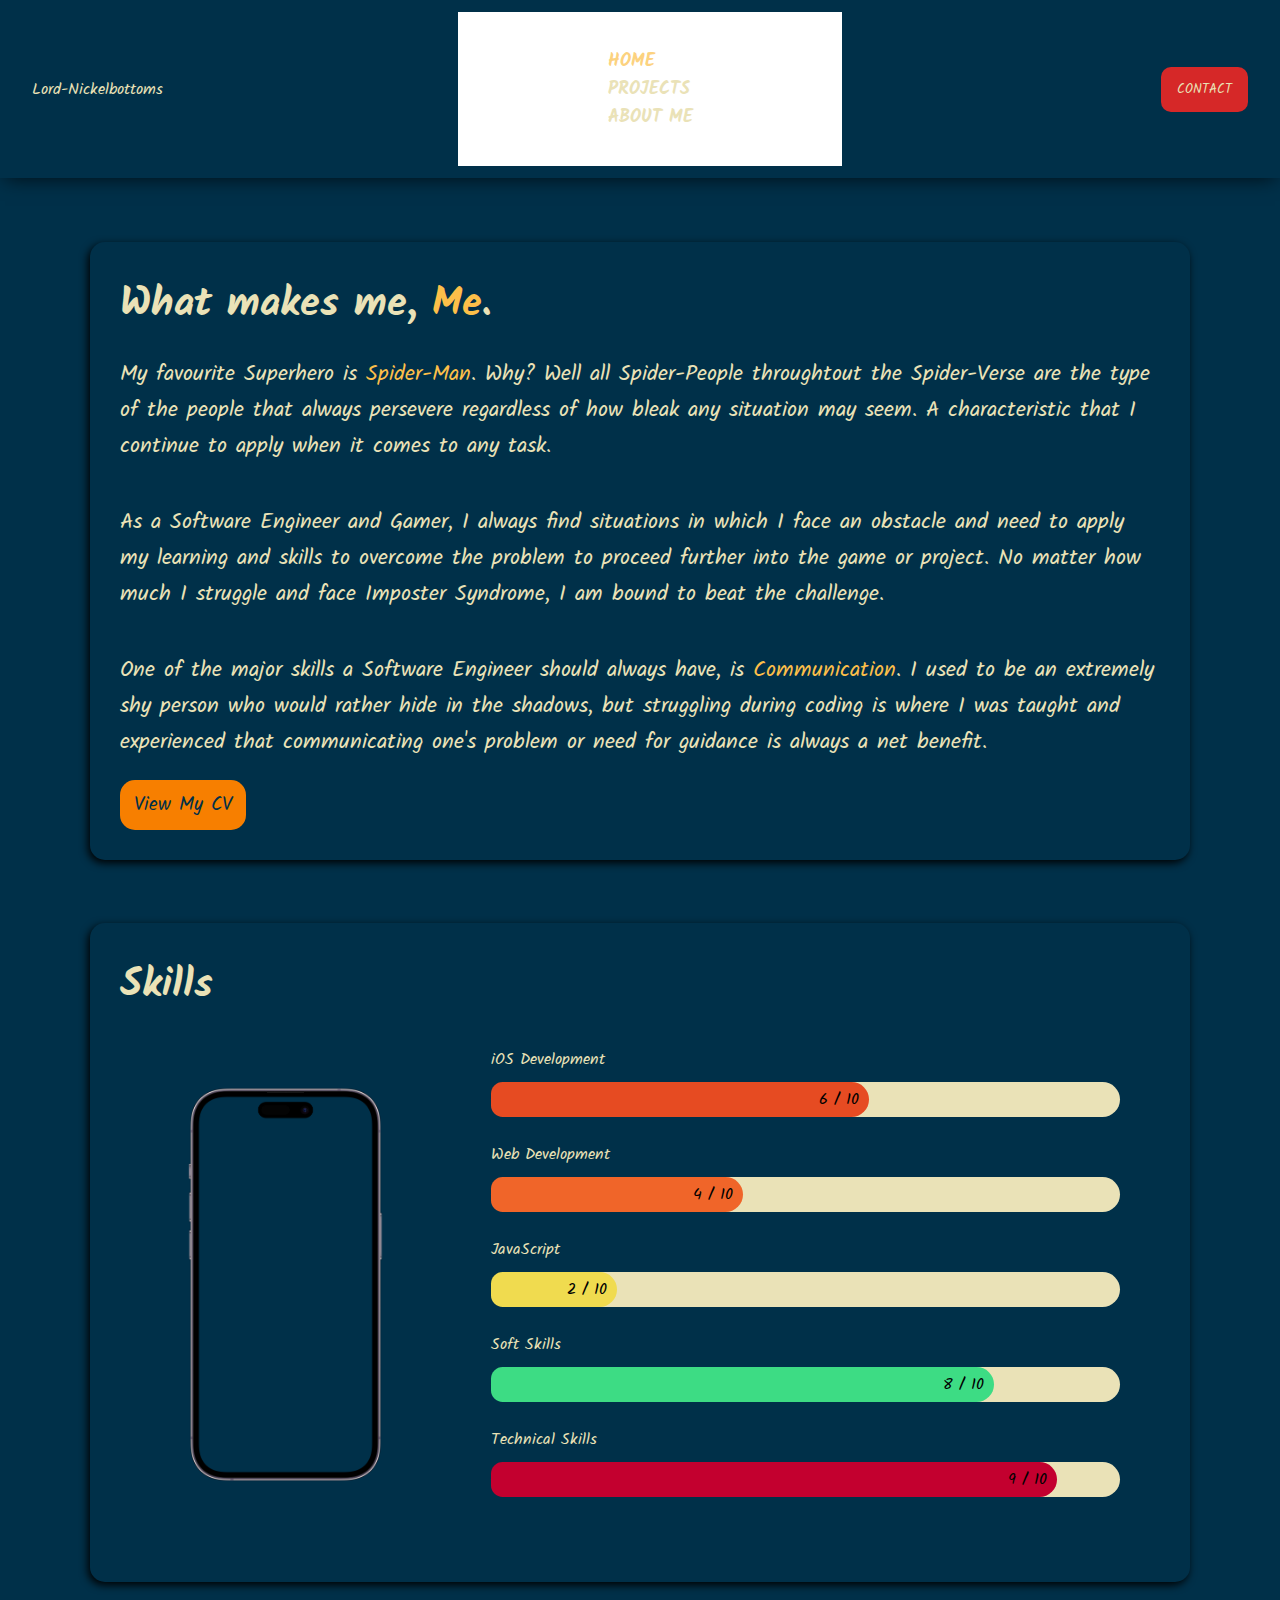
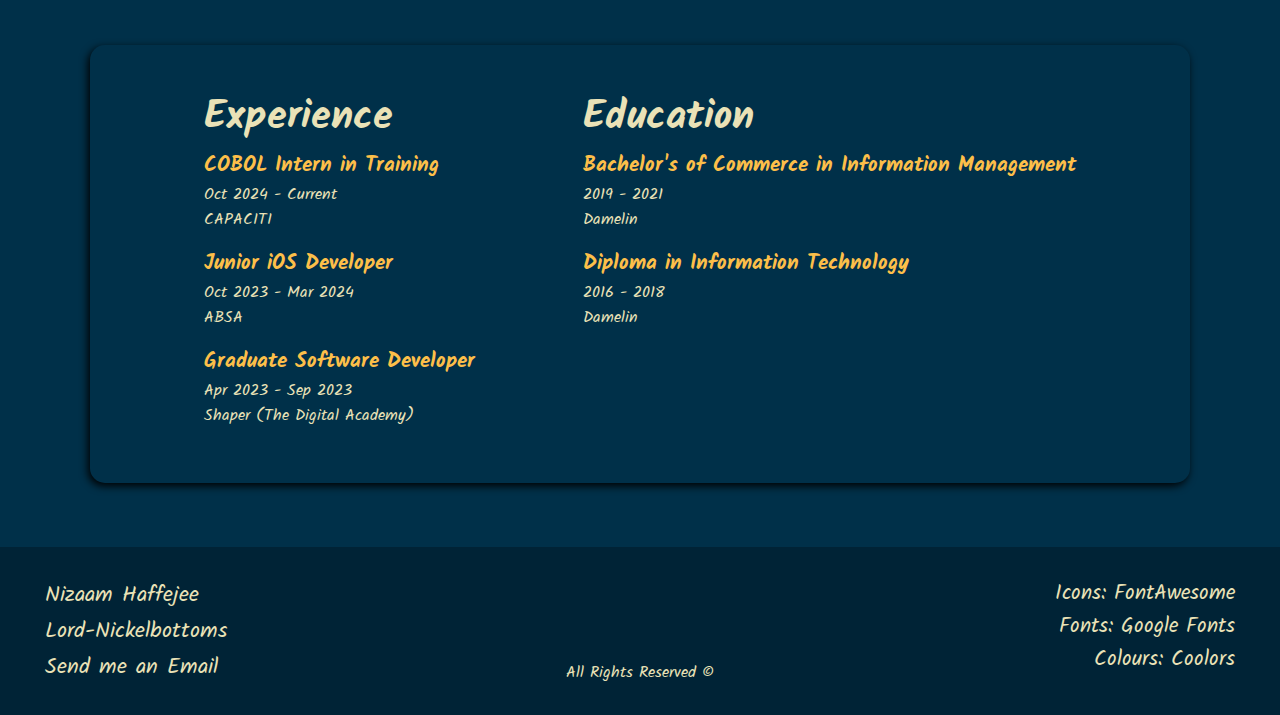
==== about-me.html @ ed1ba4e6 "Changed layout structure for navbar. Fixed styling" ====
<!DOCTYPE html>
<html lang="en">

<head>
    <meta charset="UTF-8">
    <meta name="viewport" content="width=device-width, initial-scale=1.0">
    <title>About Me</title>
    <link rel="stylesheet" href="styles/base.css">
    <link rel="stylesheet" href="styles/colors.css">
    <link rel="stylesheet" href="styles/animations.css">
    <link rel="stylesheet" href="/styles/fonts.css">
    <link rel="stylesheet" href="styles/about-me.css">
    <link rel="stylesheet" href="https://cdnjs.cloudflare.com/ajax/libs/font-awesome/6.6.0/css/all.min.css"
        integrity="sha512-Kc323vGBEqzTmouAECnVceyQqyqdsSiqLQISBL29aUW4U/M7pSPA/gEUZQqv1cwx4OnYxTxve5UMg5GT6L4JJg=="
        crossorigin="anonymous" referrerpolicy="no-referrer" />

    <!-- font -->
    <link rel="preconnect" href="https://fonts.googleapis.com">
    <link rel="preconnect" href="https://fonts.gstatic.com" crossorigin>
    <link href="https://fonts.googleapis.com/css2?family=Kalam:wght@300;400;700&display=swap" rel="stylesheet">
</head>

<body>

    <header>

        <p>Lord-Nickelbottoms</p>

        <nav class="nav-bar">
            <div class="nav-buttons">
                <a class="current-page">HOME</a>
                <a href="projects.html">PROJECTS</a>
                <a href="about-me.html">ABOUT ME</a>
            </div>
        </nav>

        <button type="button" class="contact-button"><a href="#socials-section">CONTACT</a></button>

    </header>

    <main class="ancestral-container">

        <article class="hero-section content-block">

            <div class="about-me-text">

                <h1 class="about-me-heading">What makes me, <span class="keyword">Me</span>.</h1>

                <p class="about-me-description">My favourite Superhero is <span class="keyword">Spider-Man</span>. Why?
                    Well all Spider-People throughtout the Spider-Verse are the type of the people that always persevere
                    regardless of how bleak any situation may seem. A characteristic that I continue to apply when it
                    comes to any task.</p>

                <p class="about-me-description">As a Software Engineer and Gamer, I always find situations in which I
                    face an obstacle and need to apply my learning and skills to overcome the problem to proceed further
                    into the game or project. No matter how much I struggle and face Imposter Syndrome, I am bound to
                    beat the challenge.</p>

                <p class="about-me-description">One of the major skills a Software Engineer should always have, is <span
                        class="keyword">Communication</span>. I used to be an extremely shy person who would rather hide
                    in the shadows, but struggling during coding is where I was taught and experienced that
                    communicating one's problem or need for guidance is always a net benefit.</p>

                <a href="/files/Nizaam's Resume - 2024.pdf" target="_blank" rel="noopener noreferrer"><button
                        class="download-button"><i class="fa-solid fa-eye"></i> View My CV</button></a>

            </div>

        </article>

        <article class="content-block">

            <h1 class="about-me-heading">Skills</h1>

            <div class="skills-section">

                <!-- Section to show image depending on what is hovered on -->
                <div class="skill-showcaser">
                    <img src="/images/iPhone-bezel.png" alt="" id="skill-showcaser-image">
                </div>

                <!-- Skills rating section -->
                <div class="skills-display">

                    <div class="skill-item-container">
                        <p>iOS Development <i class="fa-brands fa-apple"></i> <i
                                class="fa-brands fa-swift swift-logo"></i></p>

                        <div class="progress-bar-container" onmouseover="changeImage('/images/icons/swift.png')">
                            <div class="skills swift">
                                <p class="rating">6 / 10</p>
                            </div>
                        </div>
                    </div>

                    <div class="skill-item-container">
                        <p>Web Development <i class="fa-brands fa-html5 html-logo"></i> <i
                                class="fa-brands fa-css3 css-logo"></i></p>

                        <div class="progress-bar-container" onmouseover="changeImage('/images/icons/html-5.svg')">
                            <div class="skills web-dev">
                                <p class="rating">4 / 10</p>
                            </div>
                        </div>
                    </div>

                    <div class="skill-item-container">
                        <p>JavaScript <i class="fa-brands fa-js js-logo"></i></p>

                        <div class="progress-bar-container" onmouseover="changeImage('/images/icons/js.svg')">
                            <div class="skills javascript">
                                <p class="rating">2 / 10</p>
                            </div>
                        </div>
                    </div>

                    <div class="skill-item-container">
                        <p>Soft Skills <i class="fa-solid fa-sliders android-logo"></i> <i
                                class="fa-solid fa-person-arrow-up-from-line android-logo"></i></p>

                        <div class="progress-bar-container" onmouseover="changeImage('images/icons/people.svg')">
                            <div class="skills soft-skills">
                                <p class="rating">8 / 10</p>
                            </div>
                        </div>
                    </div>

                    <div class="skill-item-container">
                        <p>Technical Skills <i class="fa-solid fa-gamepad angular-logo"></i> <i
                                class="fa-solid fa-wand-magic-sparkles angular-logo"></i></p>

                        <div class="progress-bar-container" onmouseover="changeImage('images/iPhone-bezel.png')">
                            <div class="skills tech-skills">
                                <p class="rating">9 / 10</p>
                            </div>
                        </div>

                    </div>
                </div>
        </article>

        <article class="content-block">

            <div class="dual-about-me-section">

                <div class="list-section">

                    <!-- Experience Section -->
                    <h1 class="about-me-heading">Experience</h1>

                    <div class="list-item">
                        <p class="experience-title">COBOL Intern in Training</p>
                        <p class="experience-timeline">Oct 2024 - Current</p>
                        <p class="experience-company">CAPACITI</p>
                    </div>

                    <div class="list-item">
                        <p class="experience-title">Junior iOS Developer</p>
                        <p class="experience-timeline">Oct 2023 - Mar 2024</p>
                        <p class="experience-company">ABSA</p>
                    </div>

                    <div class="list-item">
                        <p class="experience-title">Graduate Software Developer</p>
                        <p class="experience-timeline">Apr 2023 - Sep 2023</p>
                        <p class="experience-company">Shaper (The Digital Academy)</p>
                    </div>

                </div>

                <div class="list-section">

                    <!-- Education Section -->
                    <h1 class="about-me-heading">Education</h1>

                    <div class="list-item">
                        <p class="experience-title">Bachelor's of Commerce in Information Management</p>
                        <p class="experience-timeline">2019 - 2021</p>
                        <p class="experience-company">Damelin</p>
                    </div>

                    <div class="list-item">
                        <p class="experience-title">Diploma in Information Technology</p>
                        <p class="experience-timeline">2016 - 2018</p>
                        <p class="experience-company">Damelin</p>
                    </div>

                </div>
            </div>
        </article>

    </main>

    <footer class="footer">

        <div class="socials" id="socials-section">
            <a href="https://www.linkedin.com/in/nizaam-haffejee-4299a71ba" class="linkedin"><i
                    class="fa-brands fa-linkedin-in"></i> Nizaam Haffejee</a>

            <a href="https://github.com/Lord-Nickelbottoms/" class="github"><i class="fa-brands fa-github"></i>
                Lord-Nickelbottoms</a>

            <a href="mailto:nizaam.h@icloud.com" class="google-mail"><i class="fa-regular fa-envelope"></i> Send me an
                Email</a>
        </div>

        <div class="reservations">
            <p class="rights">All Rights Reserved &copy;</p>
        </div>

        <div class="attributions">

            <a href="https://fontawesome.com/icons">
                <p><i class="fa-solid fa-font-awesome"></i> Icons: FontAwesome</p>
            </a>

            <a href="https://fonts.google.com/">
                <p><i class="fa-solid fa-superscript"></i> Fonts: Google Fonts</p>
            </a>

            <a href="https://coolors.co/">
                <p><i class="fa-solid fa-palette"></i> Colours: Coolors</p>
            </a>

        </div>
    </footer>

    <script src="scripts/about-me.js"></script>
</body>

</html>
---- styles/base.css ----
@import url("/styles/fonts.css");

*
{
    padding: 0;
    margin: 0;
    font-family: 'Kalam';
    transition: 0.2s;
    box-sizing: border-box;
    scroll-behavior: smooth;
}

body
{
    background-color: var(--prussian-blue);
    color: var(--vanilla);
}

header
{
    position: relative;
    z-index: 1;
    padding: 12px 32px;
    display: flex;
    justify-content: space-between;
    align-items: center;

    box-shadow: 0px 5px 19px -5px rgba(0, 0, 0, 0.75);
    -webkit-box-shadow: 0px 5px 19px -5px rgba(0, 0, 0, 0.75);
    -moz-box-shadow: 0px 5px 19px -5px rgba(0, 0, 0, 0.75);
}

a
{
    color: var(--vanilla);
}

button > a
{
    text-decoration: none;
}

button:hover
{
    cursor: pointer;
}


/* **************************** Classes ************************* */

.keyword
{
    color: var(--xanthous);
}

.current-page
{
    color: var(--xanthous);
    opacity: 0.7;
    text-decoration: none;
    cursor: default;
}

.current-page:hover
{
    text-decoration: none;
}

.nav-bar
{
    display: flex;
    justify-content: space-evenly;
    align-items: center;
}

.nav-buttons
{
    padding: 5px 10px;
    display: flex;
    list-style-type: none;
}

.nav-buttons > a
{
    padding: 0 8px;
    text-decoration: none;
    font-weight: bold;
    cursor: pointer;
    font-size: 1.1rem
}

.nav-buttons > a:hover
{
    text-decoration: underline;
}

.contact-button
{
    margin-left: 24px;
    padding: 12px 16px;
    background-color: var(--fire-engine-red);
    color: var(--vanilla);
    border: none;
    border-radius: 10px;
    text-decoration: none;
}

.contact-button:hover
{
    background-color: var(--fire-engine-red-75);
    color: var(--vanilla);
}

.coding-logo
{
    color: violet;
}

.swift-logo
{
    color: #E64B22;
}

.html-logo
{
    color: #f06529;
}

.css-logo
{
    color: #2965f1;
}

.js-logo
{
    color: #f0db4f;
}

.angular-logo
{
    color: #C3002F;
}

.apple-logo
{
    color: silver;
}

.android-logo
{
    color: #3DDC84;
}

/* ********* Footer ********** */

.footer
{
    position: relative;
    bottom: 0;
    left: 0;
    background-color: var(--prussian-blue-75);
    width: 100%;
    padding: 30px 45px;
    margin-left: auto;
    margin-right: auto;

    display: grid;
    grid-template-columns: repeat(3, 1fr);
}

.socials
{
    grid-area: 1 / 1 / 1 / 2;
    display: flex;
    flex-direction: column;
    font-size: 1.4rem;
    text-decoration: none;
}

.socials > a
{
    text-decoration: none;
}

.socials > a:hover
{
    text-decoration: underline;
}

.reservations
{
    display: flex;
    flex-direction: column;
    align-items: center;
    justify-content: flex-end;
    bottom: 0;
}

.attributions
{
    text-align: end;
    grid-area: 1 / 3 / 1 / 4;
    font-size: 1.3rem;
}

.attributions > a
{
    text-decoration: none;
}

.attributions > a:hover
{
    text-decoration: underline;
}



/* ************************ Media Queries ***************************** */

@media screen and (max-width: 80rem)
{
    .nav-bar
    {
        width: 30vw;
        background-color: white;
        padding: 30px 40px;
    }

    .nav-buttons
    {
        flex-direction: column;
        justify-content: flex-start;
    }
}
---- styles/colors.css ----
:root
{
    --prussian-blue: #003049ff;
    --fire-engine-red: #d62828ff;
    --orange-wheel: #f77f00ff;
    --xanthous: #fcbf49ff;
    --vanilla: #eae2b7ff;

    --prussian-blue-75: rgb(0, 35, 54);
    --fire-engine-red-75: #d62828bf;
}
---- styles/animations.css ----
.hu__hu__ { 
    animation: hu__hu__ infinite 2s ease-in-out 
}

@keyframes hu__hu__ {
    50% { transform: translateY(30px) }
}
---- styles/fonts.css ----
/* ************************** Kalam **************************************** */
@import url('https://fonts.googleapis.com/css2?family=Kalam:wght@300;400;700&display=swap');
---- styles/about-me.css ----
@import url("/styles/fonts.css");
@import url("/styles/colors.css");
@import url("/styles/animations.css");

/* *********** Classes ********** */

.ancestral-container
{
	max-width: 1100px;
	min-width: 85%;
	margin: 5vw auto;
}

.content-block
{
	margin: 7vh 0;
	padding: 30px;
	border-radius: 15px;
	box-shadow: -2px 3px 8px 0px black;
}

.about-me-heading
{
	font-size: max(2.5rem);
	font-weight: 700;
}

.about-me-description
{
	font-size: max(1.4rem);
	padding: 20px 0;
}

.download-button
{
	background-color: var(--orange-wheel);
	color: var(--prussian-blue);
	padding: 10px 14px;
	font-size: 1.2rem;
	border: none;
	border-radius: 15px;
}

.download-button:hover
{
	color: var(--vanilla);
	background-color: var(--prussian-blue);
	border: 1px solid var(--vanilla);
}

.skills-section
{
	display: flex;
	flex-direction: row;
	justify-content: space-evenly;
}

.skill-showcaser
{
	margin: 30px 40px;
	width: 40%;
	display: flex;
	align-items: center;
	justify-content: center;
}

.skill-showcaser > img
{
	max-height: 400px;
}

.skills-display
{
	margin: 30px 40px;
	width: 100%;
}

.skill-item-container
{
	margin-bottom: 25px;
}

.progress-bar-container
{
	width: 100%;
	margin-top: 10px;
	background-color: var(--vanilla);
	border-radius: 20px;
}

.skills
{
	text-align: right;
	padding-top: 5px;
	padding-bottom: 5px;
	color: black;
	border-radius: 20px 30px 30px 20px;
}

.rating
{
	margin-right: 10px;
}

.swift
{
	width: 60%;
	background-color: #E64B22;
}

.web-dev
{
	width: 40%;
	background-color: #f06529;
}

.javascript
{
	width: 20%;
	background-color: #f0db4f;
}

.soft-skills
{
	width: 80%;
	background-color: #3DDC84;
}

.tech-skills
{
	width: 90%;
	background-color: #C3002F;
}

.dual-about-me-section
{
	display: flex;
	flex-direction: row;
	justify-content: space-around;
	padding: 10px 30px;
}

.half-content-block
{
	border-radius: 15px;
	box-shadow: -2px 3px 8px 0px black;
}

.list-item
{
	margin-bottom: 15px;
}

.experience-title
{
	font-size: 1.3rem;
	font-weight: 700;
	color: var(--xanthous);
}
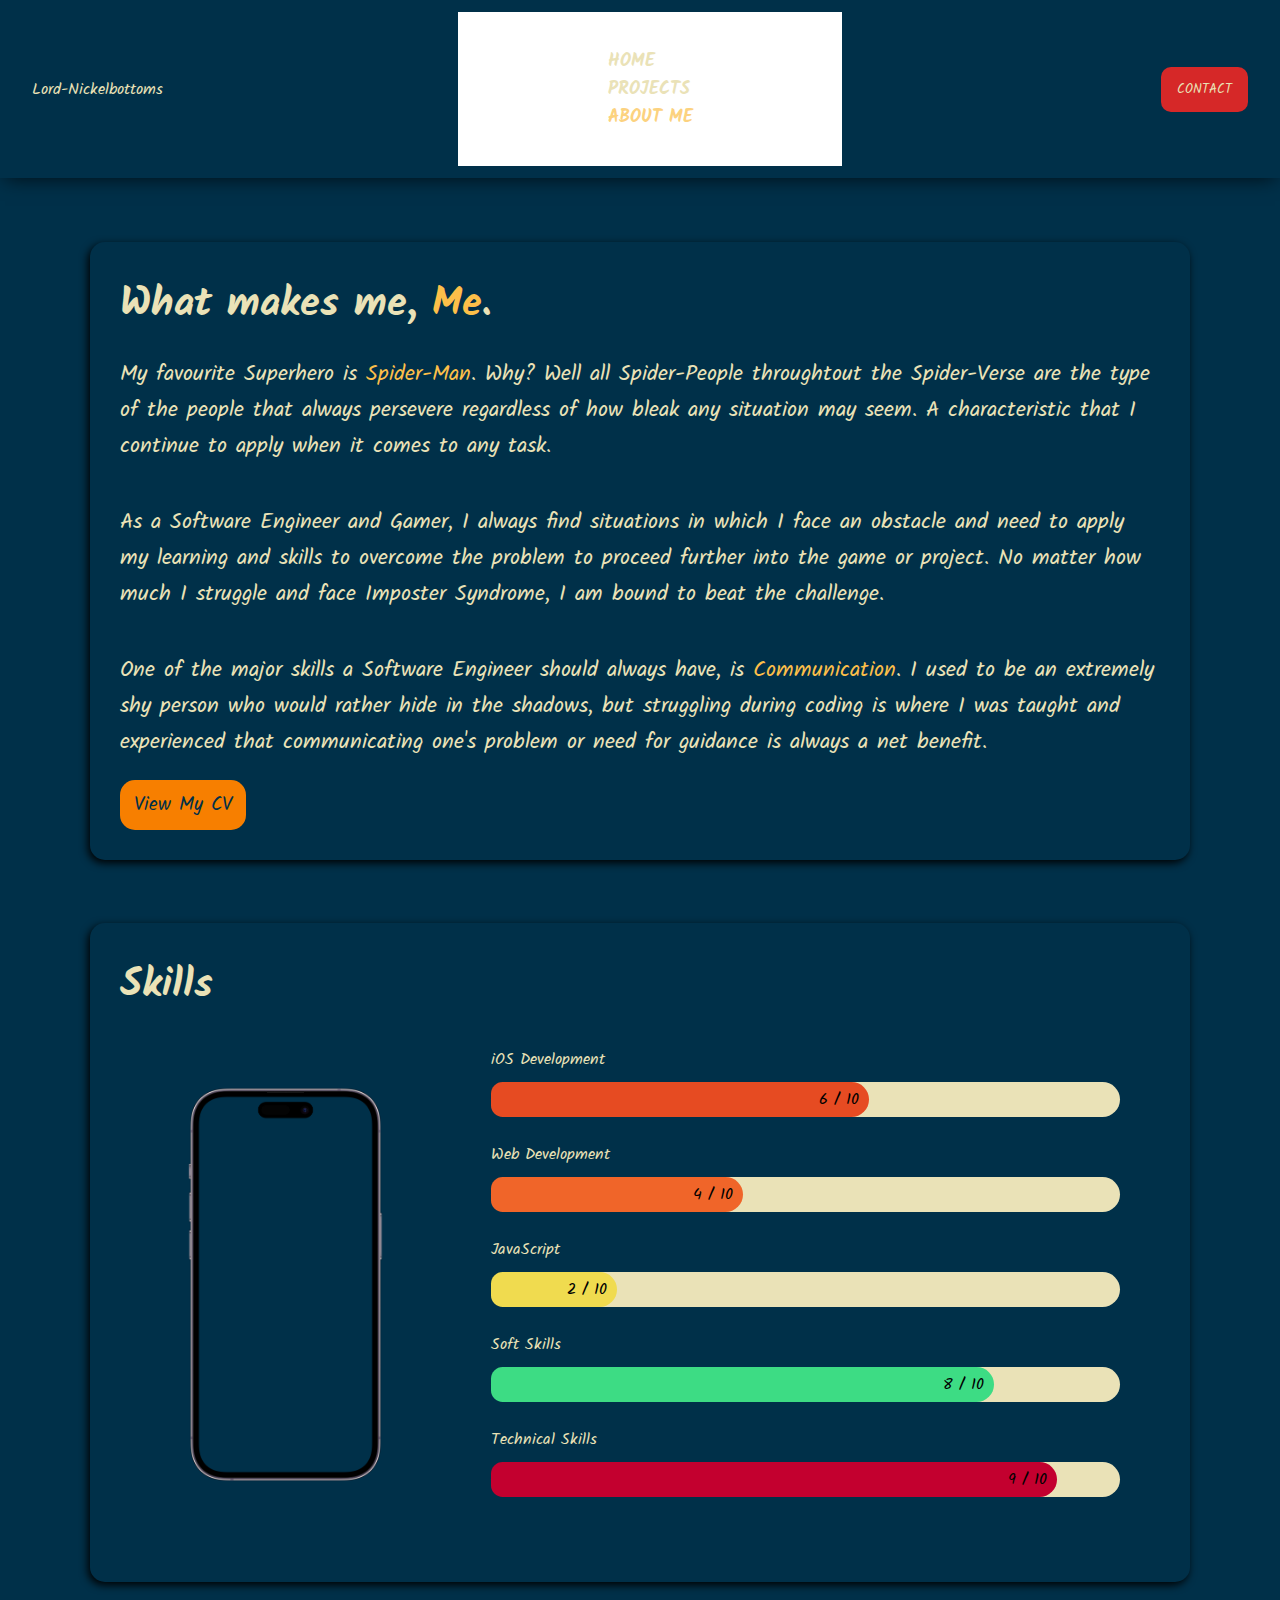
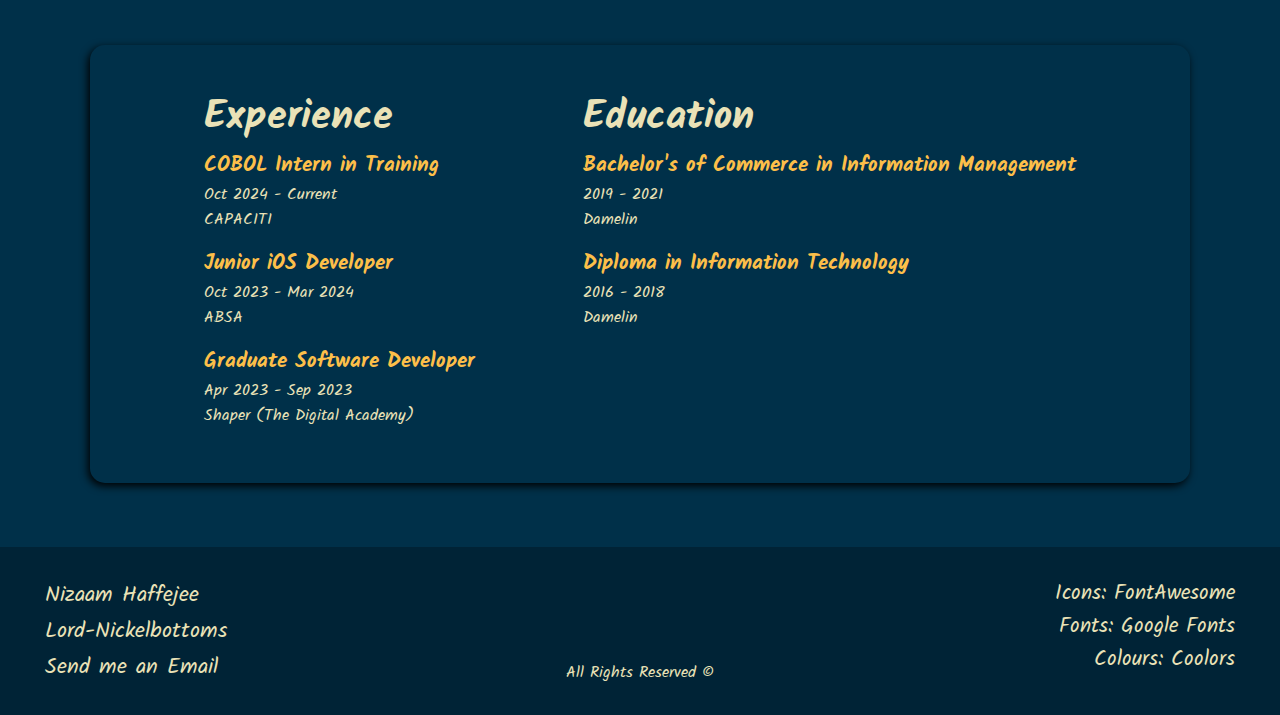
==== commit 978b6f8e: "Changed layout structure for navbar. Fixed styling for the new layout" ====
--- a/about-me.html
+++ b/about-me.html
@@ -28,9 +28,9 @@
 
         <nav class="nav-bar">
             <div class="nav-buttons">
-                <a class="current-page">HOME</a>
+                <a href="index.html">HOME</a>
                 <a href="projects.html">PROJECTS</a>
-                <a href="about-me.html">ABOUT ME</a>
+                <span class="current-page">ABOUT ME</span>
             </div>
         </nav>
 
--- a/styles/base.css
+++ b/styles/base.css
@@ -64,6 +64,7 @@
 .current-page:hover
 {
     text-decoration: none;
+    cursor: default;
 }
 
 .nav-bar
@@ -80,13 +81,14 @@
     list-style-type: none;
 }
 
-.nav-buttons > a
+.nav-buttons > a,
+.nav-buttons > span
 {
     padding: 0 8px;
     text-decoration: none;
     font-weight: bold;
     cursor: pointer;
-    font-size: 1.1rem
+    font-size: 1.1rem;
 }
 
 .nav-buttons > a:hover
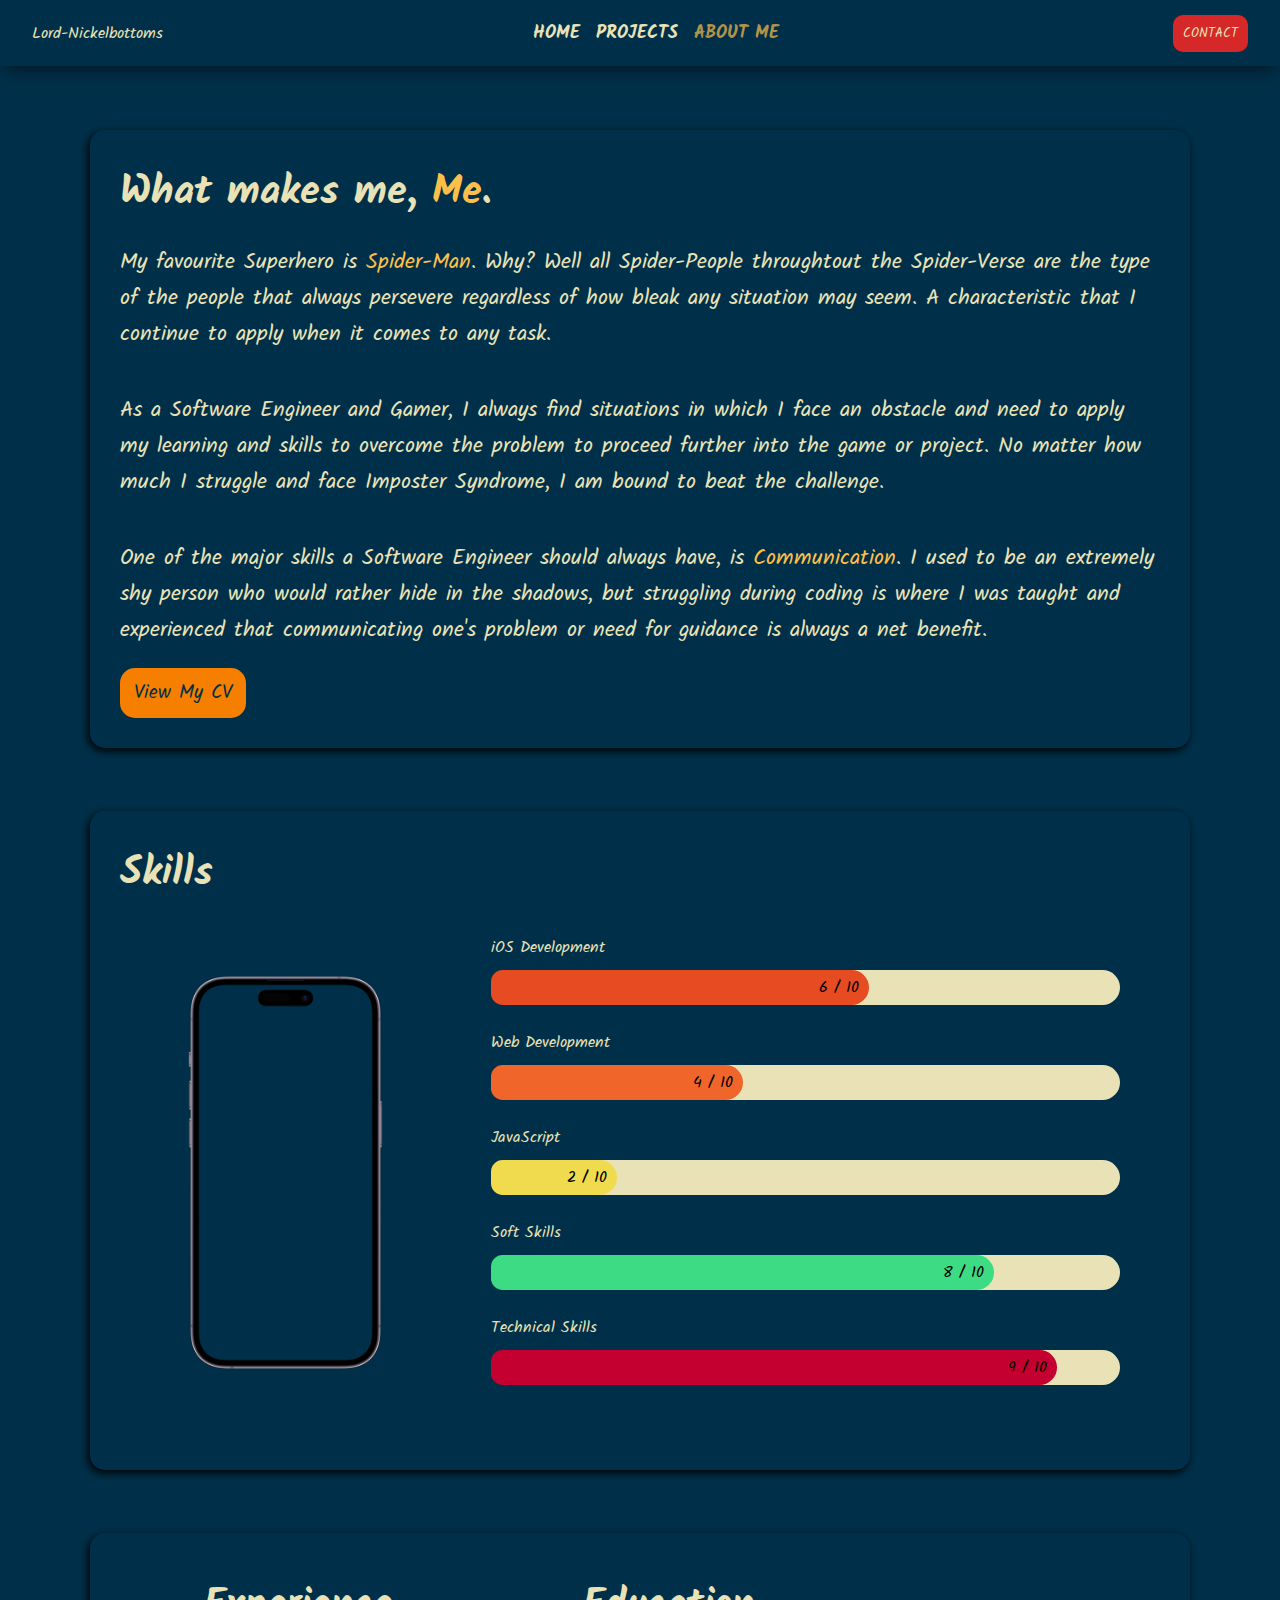
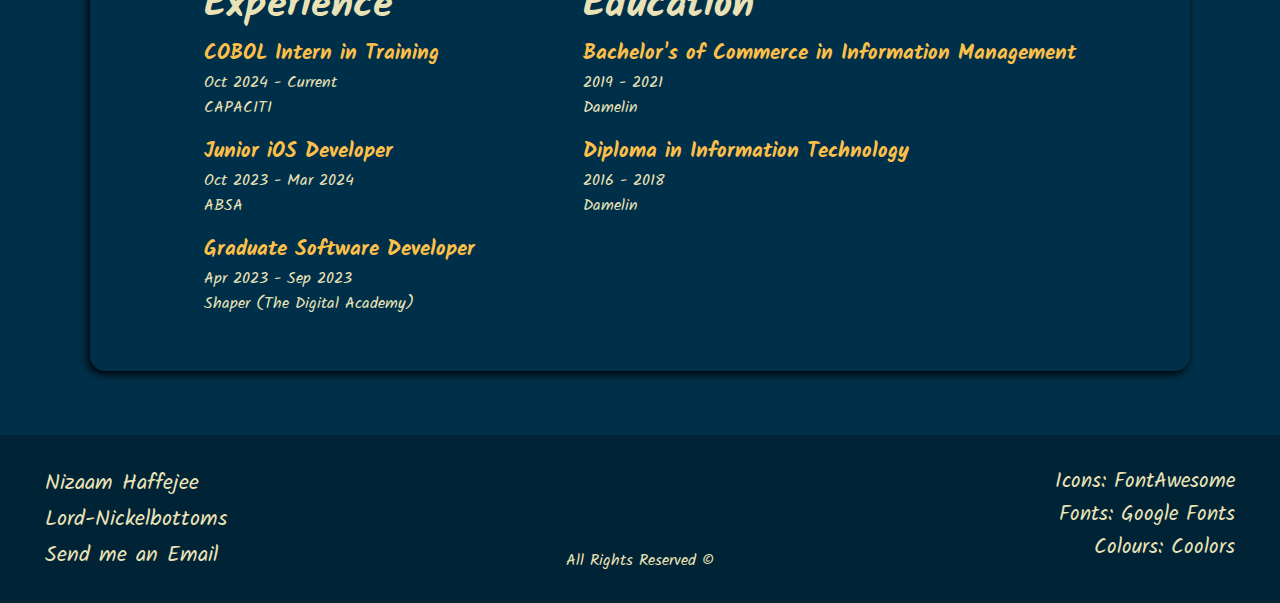
==== commit 0e8d26b6: "Changed layout of navbar for easier media query styling." ====
--- a/about-me.html
+++ b/about-me.html
@@ -22,19 +22,27 @@
 
 <body>
 
-    <header>
-
-        <p>Lord-Nickelbottoms</p>
+    <header class="top-nav">
+
+        <p class="logo">Lord-Nickelbottoms</p>
 
         <nav class="nav-bar">
-            <div class="nav-buttons">
+            <div class="nav-buttons" id="nav-buttons">
+
                 <a href="index.html">HOME</a>
                 <a href="projects.html">PROJECTS</a>
                 <span class="current-page">ABOUT ME</span>
+                <button type="button" class="contact-button" id="mobile-contact-button"><a
+                        href="#socials-section">CONTACT</a></button>
             </div>
         </nav>
 
-        <button type="button" class="contact-button"><a href="#socials-section">CONTACT</a></button>
+        <a href="javascript:void(0);" class="icon" onclick="showHamburgerMenu();">
+            <i class="fa fa-bars"></i>
+        </a>
+
+        <button type="button" class="contact-button" id="computer-contact-button"><a
+                href="#socials-section">CONTACT</a></button>
 
     </header>
 
@@ -226,6 +234,7 @@
     </footer>
 
     <script src="scripts/about-me.js"></script>
+    <script src="scripts/nav-bar.js"></script>
 </body>
 
 </html>--- a/styles/base.css
+++ b/styles/base.css
@@ -1,4 +1,6 @@
-@import url("/styles/fonts.css");
+@import url("fonts.css");
+@import url("colors.css");
+@import url("animations.css");
 
 *
 {
@@ -14,39 +16,55 @@
 {
     background-color: var(--prussian-blue);
     color: var(--vanilla);
-}
-
-header
-{
+    width: 100%;
+}
+
+a
+{
+    color: var(--vanilla);
+}
+
+button > a
+{
+    text-decoration: none;
+}
+
+button:hover
+{
+    cursor: pointer;
+}
+
+
+/* **************************** Classes ************************* */
+
+.top-nav
+{
+    display: flex;
+    justify-content: space-between;
+    align-items: center;
     position: relative;
     z-index: 1;
     padding: 12px 32px;
-    display: flex;
-    justify-content: space-between;
-    align-items: center;
 
     box-shadow: 0px 5px 19px -5px rgba(0, 0, 0, 0.75);
     -webkit-box-shadow: 0px 5px 19px -5px rgba(0, 0, 0, 0.75);
     -moz-box-shadow: 0px 5px 19px -5px rgba(0, 0, 0, 0.75);
 }
 
-a
-{
-    color: var(--vanilla);
-}
-
-button > a
-{
-    text-decoration: none;
-}
-
-button:hover
-{
-    cursor: pointer;
-}
-
-
-/* **************************** Classes ************************* */
+a.icon
+{
+    display: none;
+}
+
+#desktop-logo
+{
+    display: block;
+}
+
+#mobile-logo
+{
+    display: none;
+}
 
 .keyword
 {
@@ -79,12 +97,13 @@
     padding: 5px 10px;
     display: flex;
     list-style-type: none;
+    align-items: center;
 }
 
 .nav-buttons > a,
 .nav-buttons > span
 {
-    padding: 0 8px;
+    padding: 2px 8px;
     text-decoration: none;
     font-weight: bold;
     cursor: pointer;
@@ -99,7 +118,7 @@
 .contact-button
 {
     margin-left: 24px;
-    padding: 12px 16px;
+    padding: 8px 10px;
     background-color: var(--fire-engine-red);
     color: var(--vanilla);
     border: none;
@@ -111,6 +130,16 @@
 {
     background-color: var(--fire-engine-red-75);
     color: var(--vanilla);
+}
+
+#computer-contact-button
+{
+    display: block;
+}
+
+#mobile-contact-button
+{
+    display: none;
 }
 
 .coding-logo
@@ -219,13 +248,42 @@
 
 /* ************************ Media Queries ***************************** */
 
-@media screen and (max-width: 80rem)
-{
+@media screen and (max-width: 550px)
+{
+
+    main
+    {
+        display: flex;
+        flex-direction: column;
+    }
+
+    .top-nav
+    {
+        justify-content: flex-end;
+        overflow: hidden;
+        position: relative;
+        padding: 20px 20px;
+        width: 100%;
+    }
+
+    .top-nav #nav-buttons
+    {
+        display: flex;
+    }
+
+    .top-nav a.icon
+    {
+        display: block;
+        position: absolute;
+        left: auto;
+        top: auto;
+    }
+
     .nav-bar
     {
-        width: 30vw;
-        background-color: white;
-        padding: 30px 40px;
+        flex-grow: 2;
+        width: 100%;
+        /* padding: 30px 40px; */
     }
 
     .nav-buttons
@@ -233,4 +291,19 @@
         flex-direction: column;
         justify-content: flex-start;
     }
+
+    .contact-button
+    {
+        margin-left: 0;
+    }
+
+    #computer-contact-button
+    {
+        display: none;
+    }
+
+    #mobile-contact-button
+    {
+        display: block;
+    }
 }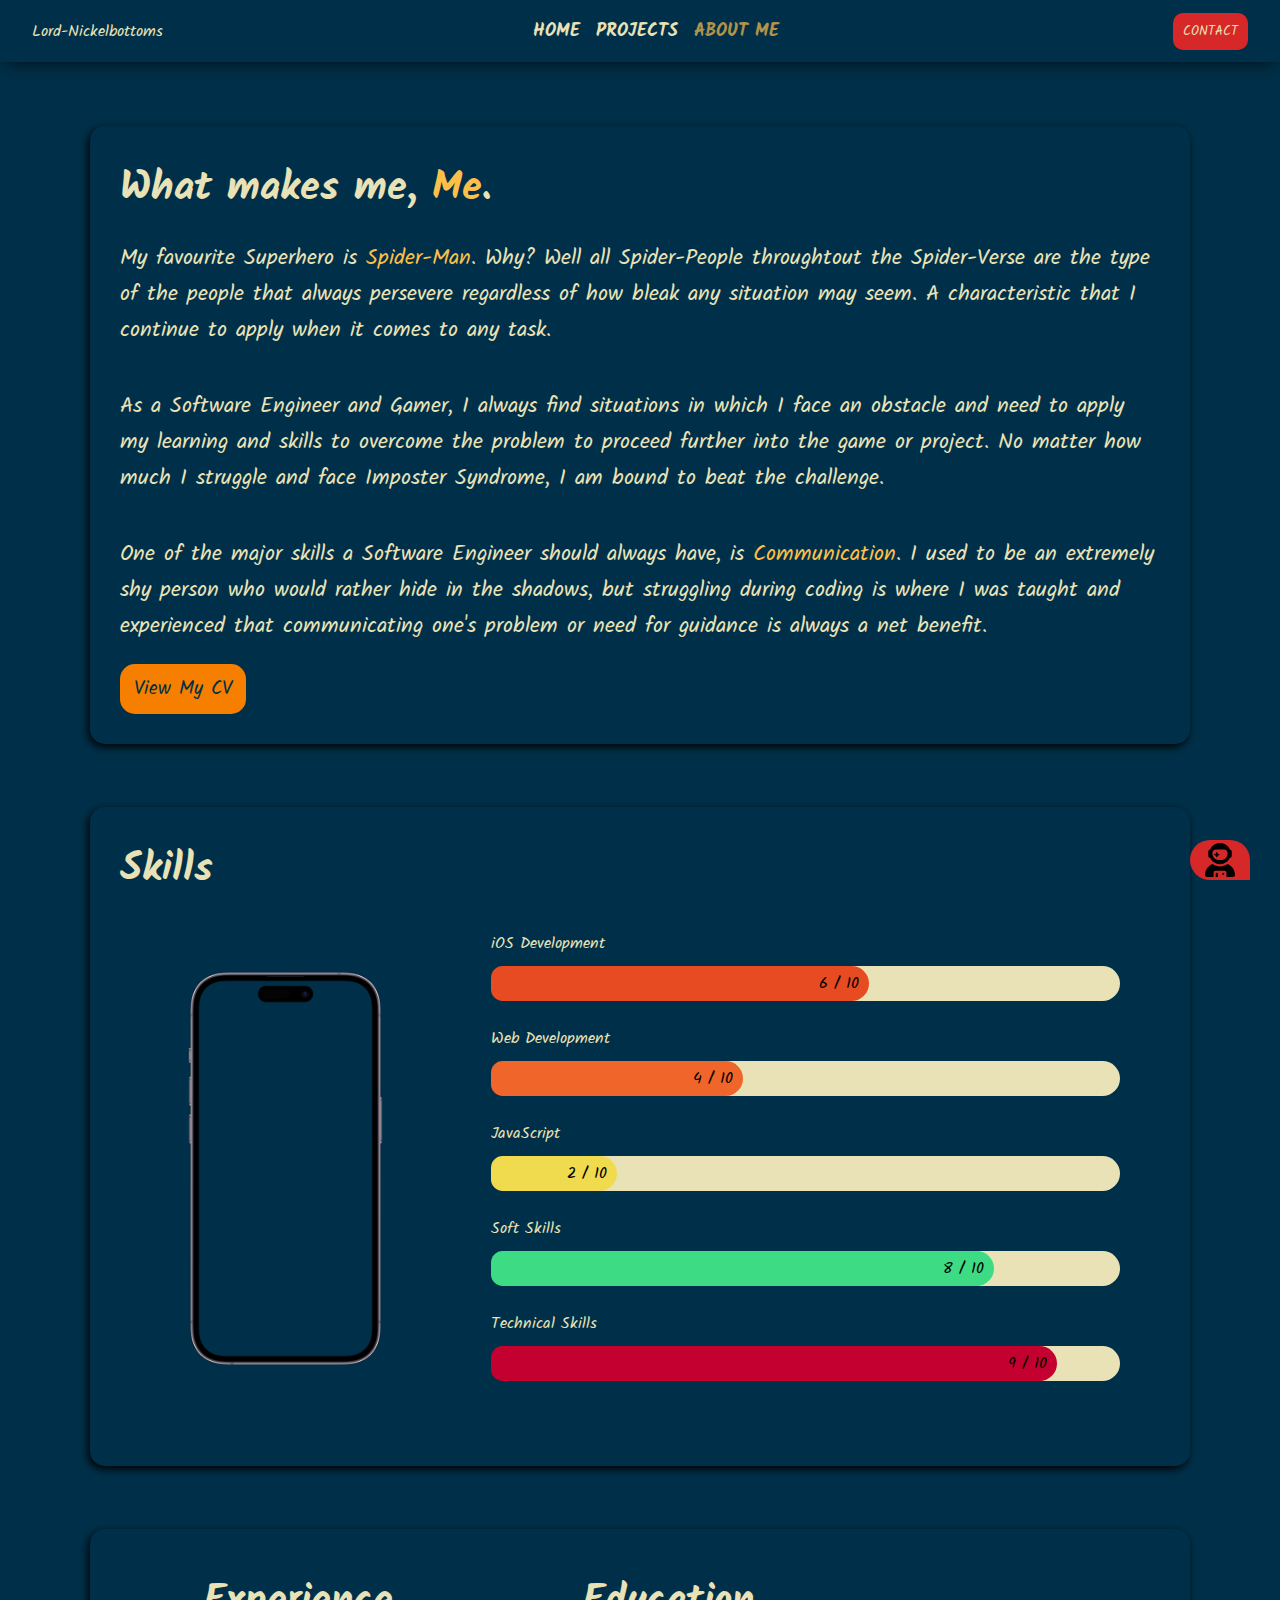
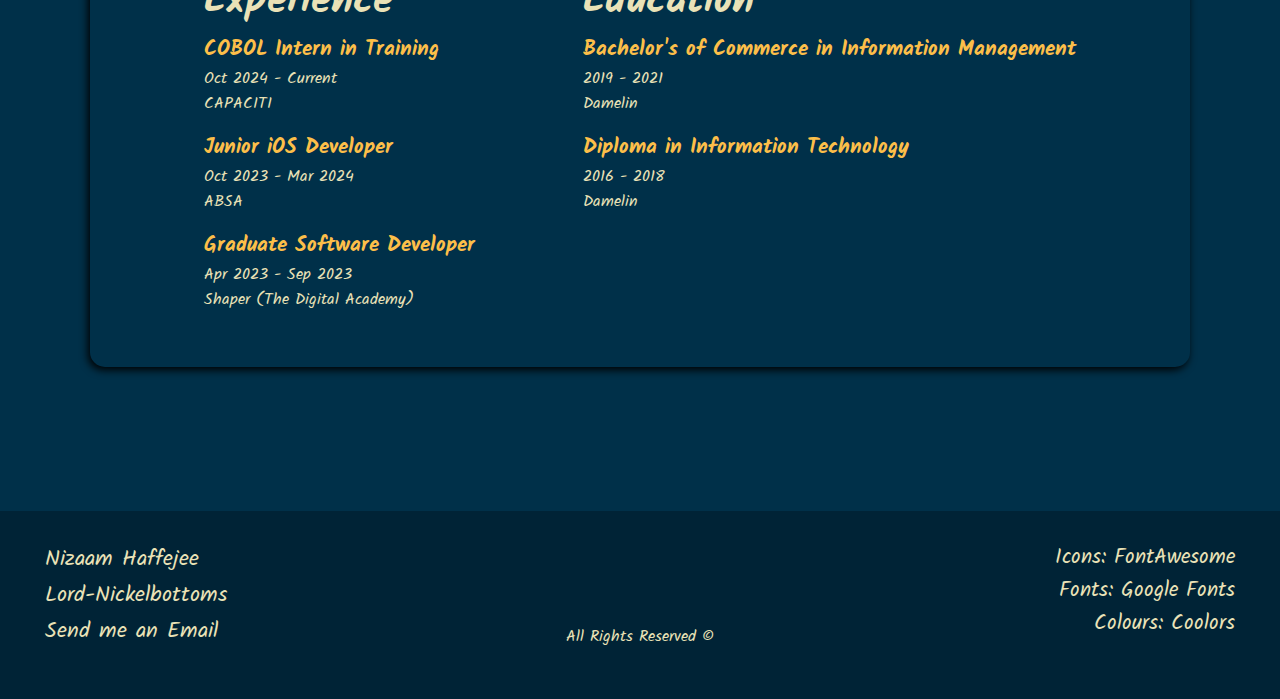
==== commit 497e2ba0: "Integrated chatbot into about-me page" ====
--- a/about-me.html
+++ b/about-me.html
@@ -14,35 +14,27 @@
         integrity="sha512-Kc323vGBEqzTmouAECnVceyQqyqdsSiqLQISBL29aUW4U/M7pSPA/gEUZQqv1cwx4OnYxTxve5UMg5GT6L4JJg=="
         crossorigin="anonymous" referrerpolicy="no-referrer" />
 
-    <!-- font -->
-    <link rel="preconnect" href="https://fonts.googleapis.com">
-    <link rel="preconnect" href="https://fonts.gstatic.com" crossorigin>
-    <link href="https://fonts.googleapis.com/css2?family=Kalam:wght@300;400;700&display=swap" rel="stylesheet">
+        <!-- font -->
+        <link rel="preconnect" href="https://fonts.googleapis.com">
+        <link rel="preconnect" href="https://fonts.gstatic.com" crossorigin>
+        <link href="https://fonts.googleapis.com/css2?family=Kalam:wght@300;400;700&display=swap" rel="stylesheet">
 </head>
 
 <body>
 
-    <header class="top-nav">
-
-        <p class="logo">Lord-Nickelbottoms</p>
+    <header>
+
+        <p>Lord-Nickelbottoms</p>
 
         <nav class="nav-bar">
-            <div class="nav-buttons" id="nav-buttons">
-
-                <a href="index.html">HOME</a>
-                <a href="projects.html">PROJECTS</a>
-                <span class="current-page">ABOUT ME</span>
-                <button type="button" class="contact-button" id="mobile-contact-button"><a
-                        href="#socials-section">CONTACT</a></button>
-            </div>
+            <ul class="nav-buttons">
+                <li><a href="index.html">HOME</a></li>
+                <li><a href="projects.html">PROJECTS</a></li>
+                <li><a class="current-page">ABOUT ME</a></li>
+            </ul>
         </nav>
 
-        <a href="javascript:void(0);" class="icon" onclick="showHamburgerMenu();">
-            <i class="fa fa-bars"></i>
-        </a>
-
-        <button type="button" class="contact-button" id="computer-contact-button"><a
-                href="#socials-section">CONTACT</a></button>
+        <button type="button" class="contact-button"><a href="#socials-section">CONTACT</a></button>
 
     </header>
 
@@ -199,17 +191,52 @@
 
     </main>
 
+    
+<!-- Chatbot -->
+
+    <!-- Container will display the button to display chatbot window-->
+    <div class="chatbot-main-container">
+
+        <div class="chatbot-icon" id="chatbot-icon" onclick="openChat()"></div>
+  
+        <!-- Container to be hidden or displayed -->
+        <div class="chat-flex-container" id="chat-flex-container">
+  
+          <div class="container">
+  
+            <!-- TODO: To be removed. Content will be dynamically added via JavaScript -->
+            <div class="chatbot-container" id="chatbot-container">
+              <!-- <div class="user-message">
+                <div class="message-content user-message-content">
+                  <p class="chatbot-text">Welcome, I am a chatbot here to help you :)</p>
+                </div>
+              </div>
+              
+              <div class="user-message">
+                <div class="message-content user-message-content">
+                  <p>Hello</p>
+                </div>
+              </div> -->
+            </div>
+            
+          </div>
+  
+          <div class="chatbot-action-section">
+            <button type="button" onclick="restartChat()" class="restart-button">Restart interaction</button>
+          </div>
+        </div>
+  
+      </div>
+
     <footer class="footer">
 
         <div class="socials" id="socials-section">
             <a href="https://www.linkedin.com/in/nizaam-haffejee-4299a71ba" class="linkedin"><i
                     class="fa-brands fa-linkedin-in"></i> Nizaam Haffejee</a>
 
-            <a href="https://github.com/Lord-Nickelbottoms/" class="github"><i class="fa-brands fa-github"></i>
-                Lord-Nickelbottoms</a>
-
-            <a href="mailto:nizaam.h@icloud.com" class="google-mail"><i class="fa-regular fa-envelope"></i> Send me an
-                Email</a>
+            <a href="https://github.com/Lord-Nickelbottoms/" class="github"><i class="fa-brands fa-github"></i> Lord-Nickelbottoms</a>
+
+            <a href="mailto:nizaam.h@icloud.com" class="google-mail"><i class="fa-regular fa-envelope"></i> Send me an Email</a>
         </div>
 
         <div class="reservations">
@@ -234,7 +261,7 @@
     </footer>
 
     <script src="scripts/about-me.js"></script>
-    <script src="scripts/nav-bar.js"></script>
+    <script src="scripts/chatbot.js"></script>
 </body>
 
 </html>--- a/styles/base.css
+++ b/styles/base.css
@@ -1,6 +1,4 @@
-@import url("fonts.css");
-@import url("colors.css");
-@import url("animations.css");
+@import url("/styles/fonts.css");
 
 *
 {
@@ -16,55 +14,52 @@
 {
     background-color: var(--prussian-blue);
     color: var(--vanilla);
-    width: 100%;
-}
-
-a
-{
-    color: var(--vanilla);
-}
-
-button > a
-{
-    text-decoration: none;
-}
-
-button:hover
-{
-    cursor: pointer;
-}
-
-
-/* **************************** Classes ************************* */
-
-.top-nav
-{
-    display: flex;
-    justify-content: space-between;
-    align-items: center;
+}
+
+header
+{
     position: relative;
     z-index: 1;
     padding: 12px 32px;
+    display: flex;
+    justify-content: space-between;
+    align-items: center;
 
     box-shadow: 0px 5px 19px -5px rgba(0, 0, 0, 0.75);
     -webkit-box-shadow: 0px 5px 19px -5px rgba(0, 0, 0, 0.75);
     -moz-box-shadow: 0px 5px 19px -5px rgba(0, 0, 0, 0.75);
 }
 
-a.icon
-{
-    display: none;
-}
-
-#desktop-logo
-{
-    display: block;
-}
-
-#mobile-logo
-{
-    display: none;
-}
+a
+{
+    color: var(--vanilla);
+}
+
+li > a
+{
+    text-decoration: none;
+    font-weight: bold;
+    cursor: pointer;
+    font-size: 1.1rem
+}
+
+li > a:hover
+{
+    text-decoration: underline;
+}
+
+button > a
+{
+    text-decoration: none;
+}
+
+button:hover
+{
+    cursor: pointer;
+}
+
+
+/* **************************** Classes ************************* */
 
 .keyword
 {
@@ -82,7 +77,6 @@
 .current-page:hover
 {
     text-decoration: none;
-    cursor: default;
 }
 
 .nav-bar
@@ -97,28 +91,17 @@
     padding: 5px 10px;
     display: flex;
     list-style-type: none;
-    align-items: center;
-}
-
-.nav-buttons > a,
-.nav-buttons > span
-{
-    padding: 2px 8px;
-    text-decoration: none;
-    font-weight: bold;
-    cursor: pointer;
-    font-size: 1.1rem;
-}
-
-.nav-buttons > a:hover
-{
-    text-decoration: underline;
+}
+
+.nav-buttons > li
+{
+    padding: 0 8px;
 }
 
 .contact-button
 {
     margin-left: 24px;
-    padding: 8px 10px;
+    padding: 12px 16px;
     background-color: var(--fire-engine-red);
     color: var(--vanilla);
     border: none;
@@ -130,16 +113,6 @@
 {
     background-color: var(--fire-engine-red-75);
     color: var(--vanilla);
-}
-
-#computer-contact-button
-{
-    display: block;
-}
-
-#mobile-contact-button
-{
-    display: none;
 }
 
 .coding-logo
@@ -191,7 +164,7 @@
     left: 0;
     background-color: var(--prussian-blue-75);
     width: 100%;
-    padding: 30px 45px;
+    padding: 30px 45px 50px 45px;
     margin-left: auto;
     margin-right: auto;
 
@@ -251,6 +224,7 @@
 @media screen and (max-width: 550px)
 {
 
+    /*  */
     main
     {
         display: flex;
@@ -277,6 +251,7 @@
         position: absolute;
         left: auto;
         top: auto;
+        font-size: 1.4rem;
     }
 
     .nav-bar
@@ -306,4 +281,348 @@
     {
         display: block;
     }
-}+
+    .footer
+    {
+        position: relative;
+        bottom: 0;
+        left: 0;
+        background-color: var(--prussian-blue-75);
+        width: 100%;
+        padding: 10px 15px;
+        margin-left: auto;
+        margin-right: auto;
+
+        /* display: grid;
+        grid-template-columns: repeat(3, 1fr); */
+    }
+
+    .socials
+    {
+        grid-area: 1 / 1 / 1 / 2;
+        display: flex;
+        flex-direction: column;
+        font-size: 0.8rem;
+        text-decoration: none;
+    }
+
+    .socials > a
+    {
+        text-decoration: none;
+    }
+
+    .socials > a:hover
+    {
+        text-decoration: underline;
+    }
+
+    .reservations
+    {
+        display: flex;
+        flex-direction: column;
+        align-items: center;
+        justify-content: flex-end;
+        bottom: 0;
+        font-size: 0.3rem;
+    }
+
+    .attributions
+    {
+        text-align: end;
+        grid-area: 1 / 3 / 1 / 4;
+        font-size: 0.6rem;
+    }
+
+    .attributions > a
+    {
+        text-decoration: none;
+    }
+
+    .attributions > a:hover
+    {
+        text-decoration: underline;
+    }
+}
+
+@media screen and (min-width: 551px)
+{
+
+    .top-nav
+    {
+        display: flex;
+        justify-content: space-between;
+        align-items: center;
+        position: relative;
+        z-index: 1;
+        padding: 12px 32px;
+
+        box-shadow: 0px 5px 19px -5px rgba(0, 0, 0, 0.75);
+        -webkit-box-shadow: 0px 5px 19px -5px rgba(0, 0, 0, 0.75);
+        -moz-box-shadow: 0px 5px 19px -5px rgba(0, 0, 0, 0.75);
+    }
+
+    a.icon
+    {
+        display: none;
+    }
+
+    #desktop-logo
+    {
+        display: block;
+    }
+
+    #mobile-logo
+    {
+        display: none;
+    }
+
+    .keyword
+    {
+        color: var(--xanthous);
+    }
+
+    .current-page
+    {
+        color: var(--xanthous);
+        opacity: 0.7;
+        text-decoration: none;
+        cursor: default;
+    }
+
+    .current-page:hover
+    {
+        text-decoration: none;
+        cursor: default;
+    }
+
+    .nav-bar
+    {
+        display: flex;
+        justify-content: space-evenly;
+        align-items: center;
+    }
+
+    .nav-buttons
+    {
+        padding: 5px 10px;
+        display: flex;
+        list-style-type: none;
+        align-items: center;
+    }
+
+    .nav-buttons > a,
+    .nav-buttons > span
+    {
+        padding: 2px 8px;
+        text-decoration: none;
+        font-weight: bold;
+        cursor: pointer;
+        font-size: 1.1rem;
+    }
+
+    .nav-buttons > a:hover
+    {
+        text-decoration: underline;
+    }
+
+    .contact-button
+    {
+        margin-left: 24px;
+        padding: 8px 10px;
+        background-color: var(--fire-engine-red);
+        color: var(--vanilla);
+        border: none;
+        border-radius: 10px;
+        text-decoration: none;
+    }
+
+    .contact-button:hover
+    {
+        background-color: var(--fire-engine-red-75);
+        color: var(--vanilla);
+    }
+
+    #computer-contact-button
+    {
+        display: block;
+    }
+
+    #mobile-contact-button
+    {
+        display: none;
+    }
+}
+
+
+
+/* |||||||||||||||||||||||||||||||||||    Chatbot    ||||||||||||||||||||||||||||||||||||||||||||||||||||||||||| */
+
+.chatbot-main-container {
+    max-width: calc(40vw);
+    position: sticky;
+    z-index: 5;
+    margin-left: auto;
+    bottom: 0;
+    padding: 20px 30px;
+    display: flex;
+    flex-direction: row-reverse;
+    justify-content: flex-start;
+    align-items: flex-end;
+    overflow-x: hidden;
+  }
+  
+  .chatbot-icon {
+    background-image: url('data:image/svg+xml,<svg xmlns="http://www.w3.org/2000/svg" viewBox="0 0 448 512"><!--!Font Awesome Free 6.6.0 by @fontawesome - https://fontawesome.com License - https://fontawesome.com/license/free Copyright 2024 Fonticons, Inc.--><path d="M370.7 96.1C346.1 39.5 289.7 0 224 0S101.9 39.5 77.3 96.1C60.9 97.5 48 111.2 48 128l0 64c0 16.8 12.9 30.5 29.3 31.9C101.9 280.5 158.3 320 224 320s122.1-39.5 146.7-96.1c16.4-1.4 29.3-15.1 29.3-31.9l0-64c0-16.8-12.9-30.5-29.3-31.9zM336 144l0 16c0 53-43 96-96 96l-32 0c-53 0-96-43-96-96l0-16c0-26.5 21.5-48 48-48l128 0c26.5 0 48 21.5 48 48zM189.3 162.7l-6-21.2c-.9-3.3-3.9-5.5-7.3-5.5s-6.4 2.2-7.3 5.5l-6 21.2-21.2 6c-3.3 .9-5.5 3.9-5.5 7.3s2.2 6.4 5.5 7.3l21.2 6 6 21.2c.9 3.3 3.9 5.5 7.3 5.5s6.4-2.2 7.3-5.5l6-21.2 21.2-6c3.3-.9 5.5-3.9 5.5-7.3s-2.2-6.4-5.5-7.3l-21.2-6zM112.7 316.5C46.7 342.6 0 407 0 482.3C0 498.7 13.3 512 29.7 512l98.3 0 0-64c0-17.7 14.3-32 32-32l128 0c17.7 0 32 14.3 32 32l0 64 98.3 0c16.4 0 29.7-13.3 29.7-29.7c0-75.3-46.7-139.7-112.7-165.8C303.9 338.8 265.5 352 224 352s-79.9-13.2-111.3-35.5zM176 448c-8.8 0-16 7.2-16 16l0 48 32 0 0-48c0-8.8-7.2-16-16-16zm96 32a16 16 0 1 0 0-32 16 16 0 1 0 0 32z"/></svg>');
+    background-repeat: no-repeat;
+    background-size: 30px;
+    background-position: center;
+    width: 60px;
+    height: 40px;
+    padding: 10px 5px;
+    margin-left: 10px;
+    border-radius: 50px 50px 0 / 50px;
+    background-color: var(--fire-engine-red); 
+    color: var(--vanilla);
+    cursor: pointer;
+  }
+
+  /* .chatbot-icon-x {
+    background-image: url('data:image/svg+xml,<svg xmlns="http://www.w3.org/2000/svg" viewBox="0 0 384 512"><!--!Font Awesome Free 6.6.0 by @fontawesome - https://fontawesome.com License - https://fontawesome.com/license/free Copyright 2024 Fonticons, Inc.--><path d="M376.6 84.5c11.3-13.6 9.5-33.8-4.1-45.1s-33.8-9.5-45.1 4.1L192 206 56.6 43.5C45.3 29.9 25.1 28.1 11.5 39.4S-3.9 70.9 7.4 84.5L150.3 256 7.4 427.5c-11.3 13.6-9.5 33.8 4.1 45.1s33.8 9.5 45.1-4.1L192 306 327.4 468.5c11.3 13.6 31.5 15.4 45.1 4.1s15.4-31.5 4.1-45.1L233.7 256 376.6 84.5z"/></svg>');
+    background-repeat: no-repeat;
+    background-size: 30px;
+    background-position: center;
+    width: 60px;
+    height: 40px;
+    padding: 10px 5px;
+    margin-left: 10px;
+    border-radius: 50px 50px 0 / 50px;
+    background-color: #C3002F; 
+    cursor: pointer;
+  } */
+  
+  .chat-flex-container {
+    background-color: var(--prussian-blue-75);
+    display: flex;
+    flex-direction: column;
+    justify-content: flex-start;
+    border: 2px solid var(--vanilla);
+    border-radius: 15px;
+    padding: 10px;
+  }
+  
+  .container {
+    padding: 15px;
+    flex-grow: 2;
+    overflow-y: auto;
+    scroll-snap-type: y mandatory;
+    border-radius: 15px;
+    scrollbar-color: var(--vanilla) transparent;
+    background-color: var(--prussian-blue);
+  }
+  
+  .chatbot-container {
+    display: none;
+    width: 450px;
+    height: 300px;
+    padding-bottom: 10px;
+    display: flex;
+    flex-direction: column;
+  }
+  
+  .user-message {
+    width: 100%;
+  }
+  
+  .message-content {
+    width: 45%;
+    padding: 5px 8px;
+    border-radius: 15px;
+  }
+  
+  .user-message-content {
+    background-color: var(--orange-wheel);
+    color: var(--prussian-blue);
+    margin-bottom: 10px;
+    cursor: pointer;
+  }
+  
+  .user-message-content:hover {
+    background-color: var(--vanilla);
+    cursor: help;
+  }
+  
+  .chatbot-message {
+    width: 100%;
+    text-align: end;
+    padding-right: 10px;
+  }
+  
+  .chatbot-message-content {
+    background-color: var(--fire-engine-red);
+    color: var(--vanilla);
+    margin-left: auto;
+    margin-bottom: 10px;
+  }
+  
+  .chatbot-message-content, .user-message-content {
+    scroll-snap-align: end;
+    scroll-margin: 10px;
+  }
+
+  .chatbot-action-section {
+    padding: 10px 0 5px 0;
+
+  }
+
+  .restart-button {
+    background-color: var(--prussian-blue-75);
+    color: var(--xanthous);
+    border: 2px solid var(--xanthous);
+    padding: 5px 8px;
+    border-radius: 15px;
+  }
+
+  .restart-button:hover {
+    background-color: var(--xanthous);
+    color: var(--prussian-blue);
+    border: 2px solid var(--xanthous);
+  }
+
+  /* *********************************** Scrollbar *************************** */
+
+  /* Firefox (uncomment to work in Firefox, although other properties will not work!)  */
+* {
+  scrollbar-width: thin;
+  scrollbar-color: #EAE2B7 #003049;
+}
+
+/* Chrome, Edge and Safari */
+*::-webkit-scrollbar {
+    height: 5px;
+    width: 5px;
+  }
+  *::-webkit-scrollbar-track {
+    border-radius: 15px;
+    background-color: #003049;
+  }
+  
+  *::-webkit-scrollbar-track:hover {
+    background-color: #003049;
+  }
+  
+  *::-webkit-scrollbar-track:active {
+    background-color: #003049;
+  }
+  
+  *::-webkit-scrollbar-thumb {
+    border-radius: 5px;
+    background-color: #EAE2B7;
+  }
+  
+  *::-webkit-scrollbar-thumb:hover {
+    background-color: #FCBF49;
+  }
+  
+  *::-webkit-scrollbar-thumb:active {
+    background-color: #EAE2B7;
+  }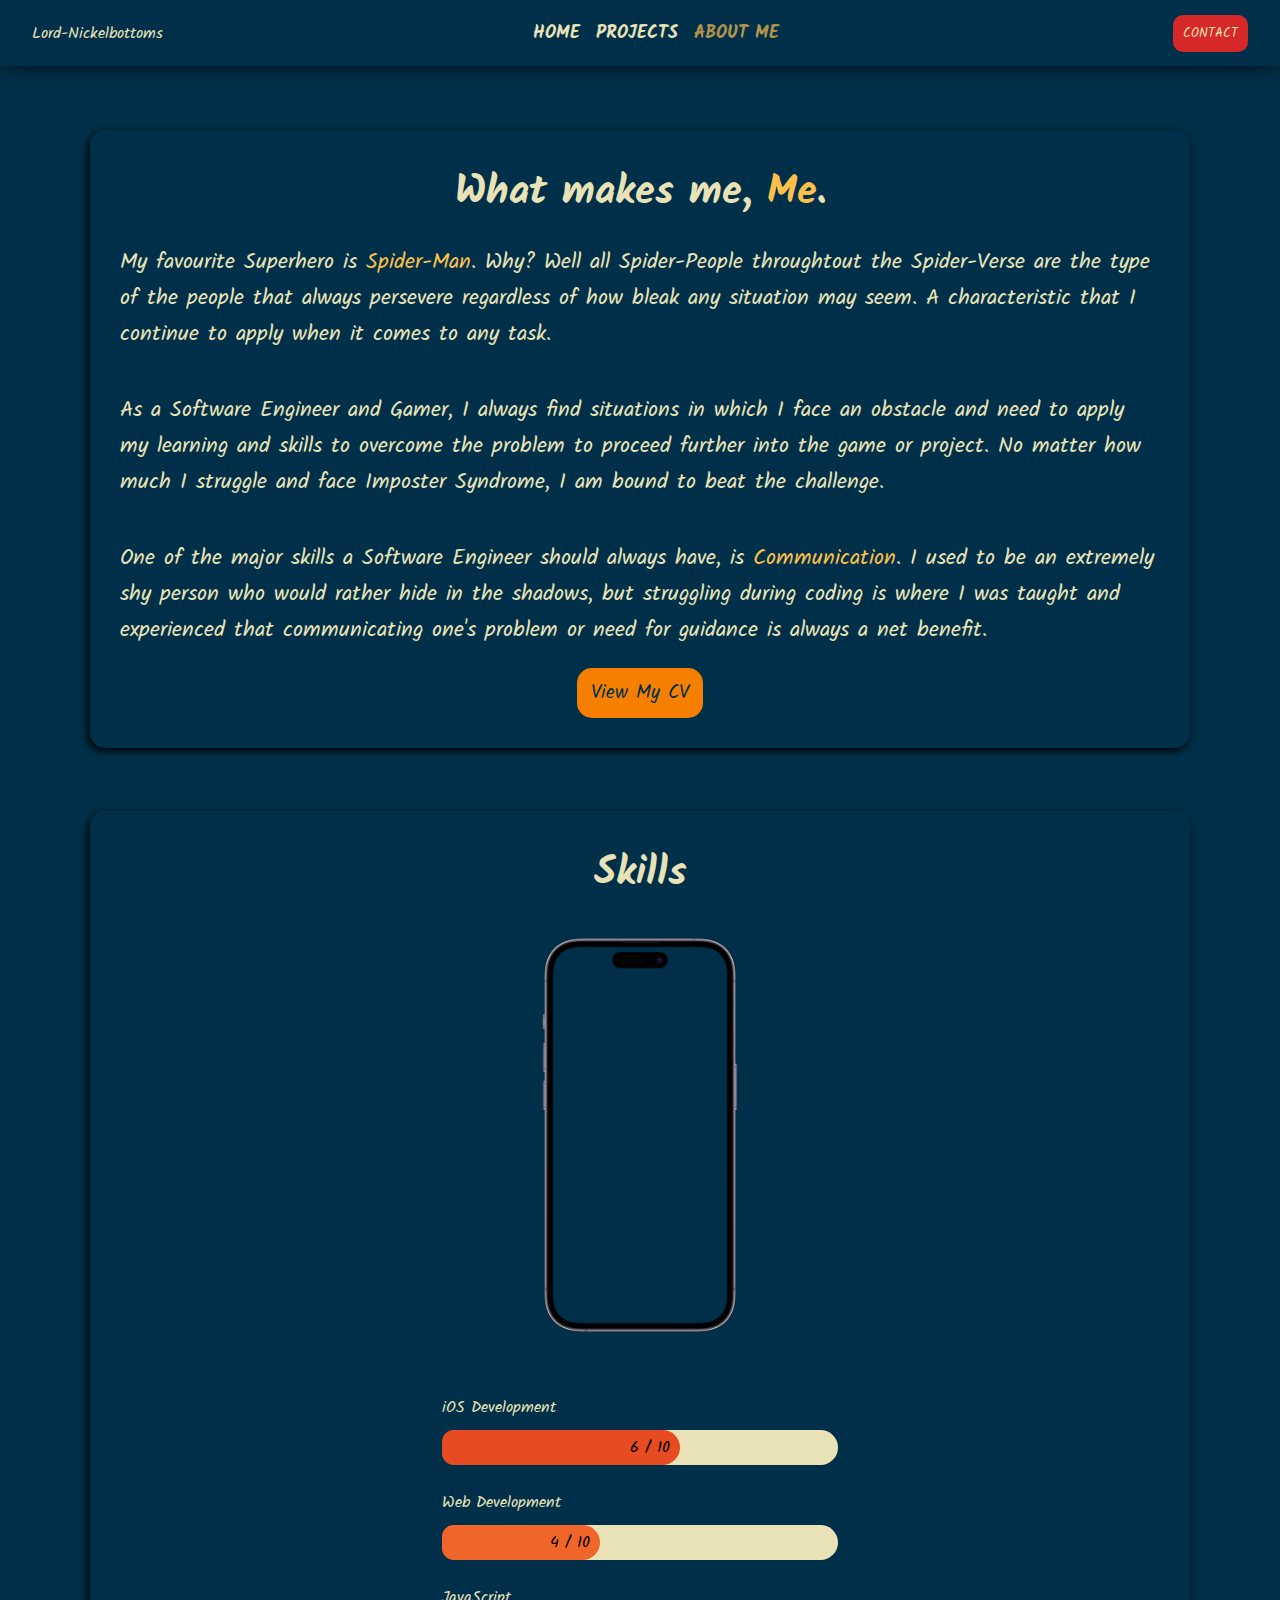
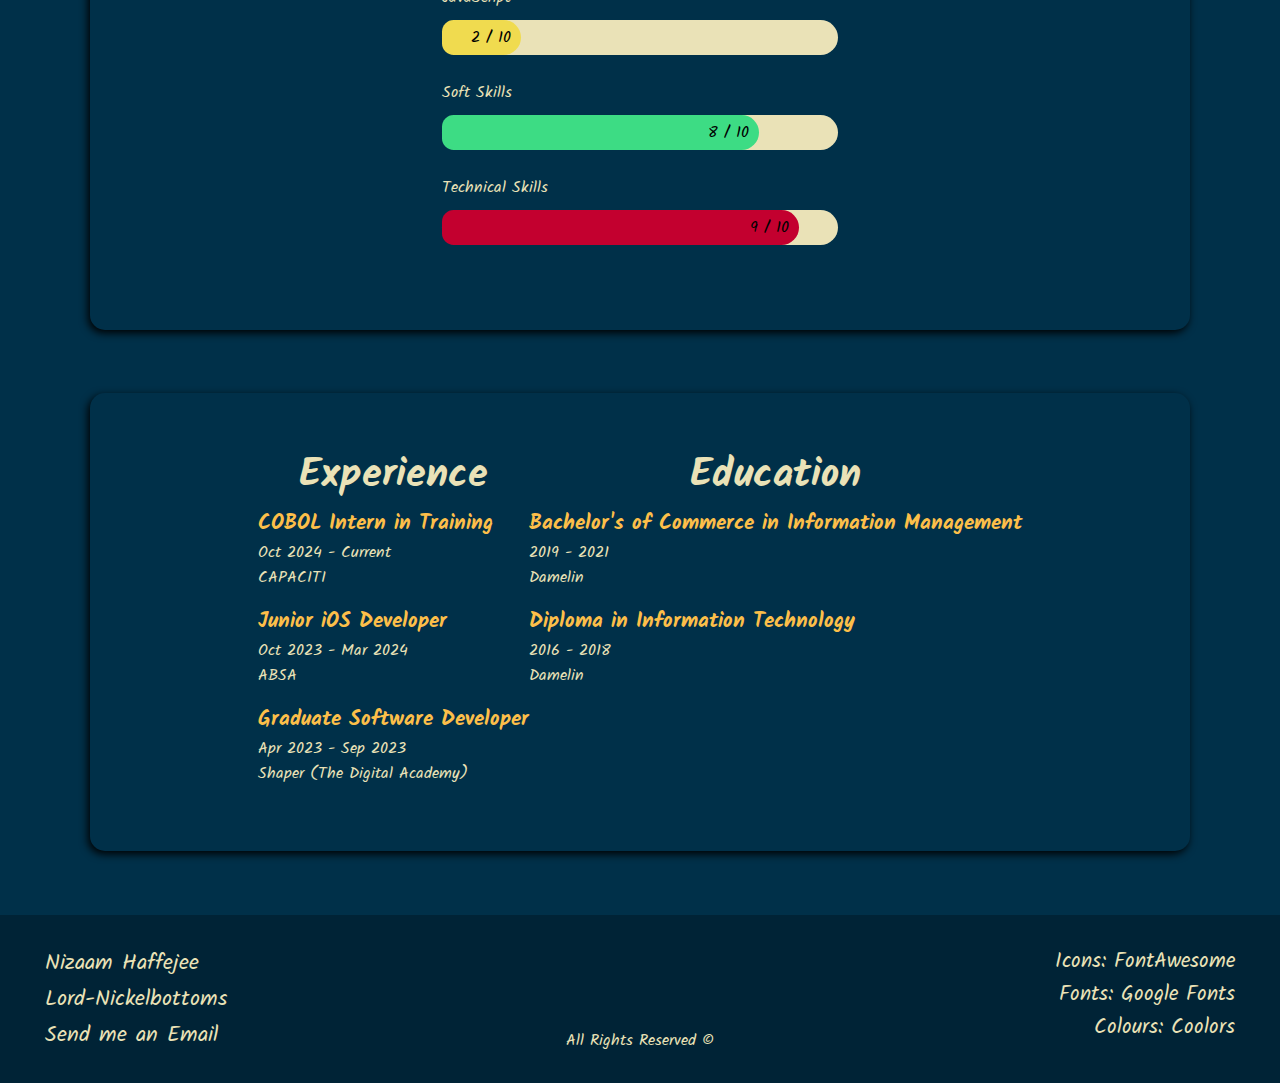
==== commit 77e1d402: "Added ID to logo to hide or display for hamburger menu" ====
--- a/about-me.html
+++ b/about-me.html
@@ -14,27 +14,35 @@
         integrity="sha512-Kc323vGBEqzTmouAECnVceyQqyqdsSiqLQISBL29aUW4U/M7pSPA/gEUZQqv1cwx4OnYxTxve5UMg5GT6L4JJg=="
         crossorigin="anonymous" referrerpolicy="no-referrer" />
 
-        <!-- font -->
-        <link rel="preconnect" href="https://fonts.googleapis.com">
-        <link rel="preconnect" href="https://fonts.gstatic.com" crossorigin>
-        <link href="https://fonts.googleapis.com/css2?family=Kalam:wght@300;400;700&display=swap" rel="stylesheet">
+    <!-- font -->
+    <link rel="preconnect" href="https://fonts.googleapis.com">
+    <link rel="preconnect" href="https://fonts.gstatic.com" crossorigin>
+    <link href="https://fonts.googleapis.com/css2?family=Kalam:wght@300;400;700&display=swap" rel="stylesheet">
 </head>
 
 <body>
 
-    <header>
-
-        <p>Lord-Nickelbottoms</p>
+    <header class="top-nav">
+
+        <p class="logo" id="logo">Lord-Nickelbottoms</p>
 
         <nav class="nav-bar">
-            <ul class="nav-buttons">
-                <li><a href="index.html">HOME</a></li>
-                <li><a href="projects.html">PROJECTS</a></li>
-                <li><a class="current-page">ABOUT ME</a></li>
-            </ul>
+            <div class="nav-buttons" id="nav-buttons">
+
+                <a href="index.html">HOME</a>
+                <a href="projects.html">PROJECTS</a>
+                <span class="current-page">ABOUT ME</span>
+                <button type="button" class="contact-button" id="mobile-contact-button"><a
+                        href="#socials-section">CONTACT</a></button>
+            </div>
         </nav>
 
-        <button type="button" class="contact-button"><a href="#socials-section">CONTACT</a></button>
+        <a href="javascript:void(0);" class="icon" onclick="showHamburgerMenu();">
+            <i class="fa fa-bars"></i>
+        </a>
+
+        <button type="button" class="contact-button" id="computer-contact-button"><a
+                href="#socials-section">CONTACT</a></button>
 
     </header>
 
@@ -191,52 +199,17 @@
 
     </main>
 
-    
-<!-- Chatbot -->
-
-    <!-- Container will display the button to display chatbot window-->
-    <div class="chatbot-main-container">
-
-        <div class="chatbot-icon" id="chatbot-icon" onclick="openChat()"></div>
-  
-        <!-- Container to be hidden or displayed -->
-        <div class="chat-flex-container" id="chat-flex-container">
-  
-          <div class="container">
-  
-            <!-- TODO: To be removed. Content will be dynamically added via JavaScript -->
-            <div class="chatbot-container" id="chatbot-container">
-              <!-- <div class="user-message">
-                <div class="message-content user-message-content">
-                  <p class="chatbot-text">Welcome, I am a chatbot here to help you :)</p>
-                </div>
-              </div>
-              
-              <div class="user-message">
-                <div class="message-content user-message-content">
-                  <p>Hello</p>
-                </div>
-              </div> -->
-            </div>
-            
-          </div>
-  
-          <div class="chatbot-action-section">
-            <button type="button" onclick="restartChat()" class="restart-button">Restart interaction</button>
-          </div>
-        </div>
-  
-      </div>
-
     <footer class="footer">
 
         <div class="socials" id="socials-section">
             <a href="https://www.linkedin.com/in/nizaam-haffejee-4299a71ba" class="linkedin"><i
                     class="fa-brands fa-linkedin-in"></i> Nizaam Haffejee</a>
 
-            <a href="https://github.com/Lord-Nickelbottoms/" class="github"><i class="fa-brands fa-github"></i> Lord-Nickelbottoms</a>
-
-            <a href="mailto:nizaam.h@icloud.com" class="google-mail"><i class="fa-regular fa-envelope"></i> Send me an Email</a>
+            <a href="https://github.com/Lord-Nickelbottoms/" class="github"><i class="fa-brands fa-github"></i>
+                Lord-Nickelbottoms</a>
+
+            <a href="mailto:nizaam.h@icloud.com" class="google-mail"><i class="fa-regular fa-envelope"></i> Send me an
+                Email</a>
         </div>
 
         <div class="reservations">
@@ -261,7 +234,7 @@
     </footer>
 
     <script src="scripts/about-me.js"></script>
-    <script src="scripts/chatbot.js"></script>
+    <script src="scripts/nav-bar.js"></script>
 </body>
 
 </html>--- a/styles/base.css
+++ b/styles/base.css
@@ -1,4 +1,6 @@
-@import url("/styles/fonts.css");
+@import url("fonts.css");
+@import url("colors.css");
+@import url("animations.css");
 
 *
 {
@@ -14,52 +16,55 @@
 {
     background-color: var(--prussian-blue);
     color: var(--vanilla);
-}
-
-header
-{
+    width: 100%;
+}
+
+a
+{
+    color: var(--vanilla);
+}
+
+button > a
+{
+    text-decoration: none;
+}
+
+button:hover
+{
+    cursor: pointer;
+}
+
+
+/* **************************** Classes ************************* */
+
+.top-nav
+{
+    display: flex;
+    justify-content: space-between;
+    align-items: center;
     position: relative;
     z-index: 1;
     padding: 12px 32px;
-    display: flex;
-    justify-content: space-between;
-    align-items: center;
 
     box-shadow: 0px 5px 19px -5px rgba(0, 0, 0, 0.75);
     -webkit-box-shadow: 0px 5px 19px -5px rgba(0, 0, 0, 0.75);
     -moz-box-shadow: 0px 5px 19px -5px rgba(0, 0, 0, 0.75);
 }
 
-a
-{
-    color: var(--vanilla);
-}
-
-li > a
-{
-    text-decoration: none;
-    font-weight: bold;
-    cursor: pointer;
-    font-size: 1.1rem
-}
-
-li > a:hover
-{
-    text-decoration: underline;
-}
-
-button > a
-{
-    text-decoration: none;
-}
-
-button:hover
-{
-    cursor: pointer;
-}
-
-
-/* **************************** Classes ************************* */
+a.icon
+{
+    display: none;
+}
+
+#desktop-logo
+{
+    display: block;
+}
+
+#mobile-logo
+{
+    display: none;
+}
 
 .keyword
 {
@@ -77,6 +82,7 @@
 .current-page:hover
 {
     text-decoration: none;
+    cursor: default;
 }
 
 .nav-bar
@@ -91,17 +97,28 @@
     padding: 5px 10px;
     display: flex;
     list-style-type: none;
-}
-
-.nav-buttons > li
-{
-    padding: 0 8px;
+    align-items: center;
+}
+
+.nav-buttons > a,
+.nav-buttons > span
+{
+    padding: 2px 8px;
+    text-decoration: none;
+    font-weight: bold;
+    cursor: pointer;
+    font-size: 1.1rem;
+}
+
+.nav-buttons > a:hover
+{
+    text-decoration: underline;
 }
 
 .contact-button
 {
     margin-left: 24px;
-    padding: 12px 16px;
+    padding: 8px 10px;
     background-color: var(--fire-engine-red);
     color: var(--vanilla);
     border: none;
@@ -113,6 +130,16 @@
 {
     background-color: var(--fire-engine-red-75);
     color: var(--vanilla);
+}
+
+#computer-contact-button
+{
+    display: block;
+}
+
+#mobile-contact-button
+{
+    display: none;
 }
 
 .coding-logo
@@ -164,7 +191,7 @@
     left: 0;
     background-color: var(--prussian-blue-75);
     width: 100%;
-    padding: 30px 45px 50px 45px;
+    padding: 30px 45px;
     margin-left: auto;
     margin-right: auto;
 
@@ -240,7 +267,7 @@
         width: 100%;
     }
 
-    .top-nav #nav-buttons
+    .top-nav
     {
         display: flex;
     }
@@ -263,6 +290,7 @@
 
     .nav-buttons
     {
+        display: none;
         flex-direction: column;
         justify-content: flex-start;
     }
@@ -451,178 +479,4 @@
     {
         display: none;
     }
-}
-
-
-
-/* |||||||||||||||||||||||||||||||||||    Chatbot    ||||||||||||||||||||||||||||||||||||||||||||||||||||||||||| */
-
-.chatbot-main-container {
-    max-width: calc(40vw);
-    position: sticky;
-    z-index: 5;
-    margin-left: auto;
-    bottom: 0;
-    padding: 20px 30px;
-    display: flex;
-    flex-direction: row-reverse;
-    justify-content: flex-start;
-    align-items: flex-end;
-    overflow-x: hidden;
-  }
-  
-  .chatbot-icon {
-    background-image: url('data:image/svg+xml,<svg xmlns="http://www.w3.org/2000/svg" viewBox="0 0 448 512"><!--!Font Awesome Free 6.6.0 by @fontawesome - https://fontawesome.com License - https://fontawesome.com/license/free Copyright 2024 Fonticons, Inc.--><path d="M370.7 96.1C346.1 39.5 289.7 0 224 0S101.9 39.5 77.3 96.1C60.9 97.5 48 111.2 48 128l0 64c0 16.8 12.9 30.5 29.3 31.9C101.9 280.5 158.3 320 224 320s122.1-39.5 146.7-96.1c16.4-1.4 29.3-15.1 29.3-31.9l0-64c0-16.8-12.9-30.5-29.3-31.9zM336 144l0 16c0 53-43 96-96 96l-32 0c-53 0-96-43-96-96l0-16c0-26.5 21.5-48 48-48l128 0c26.5 0 48 21.5 48 48zM189.3 162.7l-6-21.2c-.9-3.3-3.9-5.5-7.3-5.5s-6.4 2.2-7.3 5.5l-6 21.2-21.2 6c-3.3 .9-5.5 3.9-5.5 7.3s2.2 6.4 5.5 7.3l21.2 6 6 21.2c.9 3.3 3.9 5.5 7.3 5.5s6.4-2.2 7.3-5.5l6-21.2 21.2-6c3.3-.9 5.5-3.9 5.5-7.3s-2.2-6.4-5.5-7.3l-21.2-6zM112.7 316.5C46.7 342.6 0 407 0 482.3C0 498.7 13.3 512 29.7 512l98.3 0 0-64c0-17.7 14.3-32 32-32l128 0c17.7 0 32 14.3 32 32l0 64 98.3 0c16.4 0 29.7-13.3 29.7-29.7c0-75.3-46.7-139.7-112.7-165.8C303.9 338.8 265.5 352 224 352s-79.9-13.2-111.3-35.5zM176 448c-8.8 0-16 7.2-16 16l0 48 32 0 0-48c0-8.8-7.2-16-16-16zm96 32a16 16 0 1 0 0-32 16 16 0 1 0 0 32z"/></svg>');
-    background-repeat: no-repeat;
-    background-size: 30px;
-    background-position: center;
-    width: 60px;
-    height: 40px;
-    padding: 10px 5px;
-    margin-left: 10px;
-    border-radius: 50px 50px 0 / 50px;
-    background-color: var(--fire-engine-red); 
-    color: var(--vanilla);
-    cursor: pointer;
-  }
-
-  /* .chatbot-icon-x {
-    background-image: url('data:image/svg+xml,<svg xmlns="http://www.w3.org/2000/svg" viewBox="0 0 384 512"><!--!Font Awesome Free 6.6.0 by @fontawesome - https://fontawesome.com License - https://fontawesome.com/license/free Copyright 2024 Fonticons, Inc.--><path d="M376.6 84.5c11.3-13.6 9.5-33.8-4.1-45.1s-33.8-9.5-45.1 4.1L192 206 56.6 43.5C45.3 29.9 25.1 28.1 11.5 39.4S-3.9 70.9 7.4 84.5L150.3 256 7.4 427.5c-11.3 13.6-9.5 33.8 4.1 45.1s33.8 9.5 45.1-4.1L192 306 327.4 468.5c11.3 13.6 31.5 15.4 45.1 4.1s15.4-31.5 4.1-45.1L233.7 256 376.6 84.5z"/></svg>');
-    background-repeat: no-repeat;
-    background-size: 30px;
-    background-position: center;
-    width: 60px;
-    height: 40px;
-    padding: 10px 5px;
-    margin-left: 10px;
-    border-radius: 50px 50px 0 / 50px;
-    background-color: #C3002F; 
-    cursor: pointer;
-  } */
-  
-  .chat-flex-container {
-    background-color: var(--prussian-blue-75);
-    display: flex;
-    flex-direction: column;
-    justify-content: flex-start;
-    border: 2px solid var(--vanilla);
-    border-radius: 15px;
-    padding: 10px;
-  }
-  
-  .container {
-    padding: 15px;
-    flex-grow: 2;
-    overflow-y: auto;
-    scroll-snap-type: y mandatory;
-    border-radius: 15px;
-    scrollbar-color: var(--vanilla) transparent;
-    background-color: var(--prussian-blue);
-  }
-  
-  .chatbot-container {
-    display: none;
-    width: 450px;
-    height: 300px;
-    padding-bottom: 10px;
-    display: flex;
-    flex-direction: column;
-  }
-  
-  .user-message {
-    width: 100%;
-  }
-  
-  .message-content {
-    width: 45%;
-    padding: 5px 8px;
-    border-radius: 15px;
-  }
-  
-  .user-message-content {
-    background-color: var(--orange-wheel);
-    color: var(--prussian-blue);
-    margin-bottom: 10px;
-    cursor: pointer;
-  }
-  
-  .user-message-content:hover {
-    background-color: var(--vanilla);
-    cursor: help;
-  }
-  
-  .chatbot-message {
-    width: 100%;
-    text-align: end;
-    padding-right: 10px;
-  }
-  
-  .chatbot-message-content {
-    background-color: var(--fire-engine-red);
-    color: var(--vanilla);
-    margin-left: auto;
-    margin-bottom: 10px;
-  }
-  
-  .chatbot-message-content, .user-message-content {
-    scroll-snap-align: end;
-    scroll-margin: 10px;
-  }
-
-  .chatbot-action-section {
-    padding: 10px 0 5px 0;
-
-  }
-
-  .restart-button {
-    background-color: var(--prussian-blue-75);
-    color: var(--xanthous);
-    border: 2px solid var(--xanthous);
-    padding: 5px 8px;
-    border-radius: 15px;
-  }
-
-  .restart-button:hover {
-    background-color: var(--xanthous);
-    color: var(--prussian-blue);
-    border: 2px solid var(--xanthous);
-  }
-
-  /* *********************************** Scrollbar *************************** */
-
-  /* Firefox (uncomment to work in Firefox, although other properties will not work!)  */
-* {
-  scrollbar-width: thin;
-  scrollbar-color: #EAE2B7 #003049;
-}
-
-/* Chrome, Edge and Safari */
-*::-webkit-scrollbar {
-    height: 5px;
-    width: 5px;
-  }
-  *::-webkit-scrollbar-track {
-    border-radius: 15px;
-    background-color: #003049;
-  }
-  
-  *::-webkit-scrollbar-track:hover {
-    background-color: #003049;
-  }
-  
-  *::-webkit-scrollbar-track:active {
-    background-color: #003049;
-  }
-  
-  *::-webkit-scrollbar-thumb {
-    border-radius: 5px;
-    background-color: #EAE2B7;
-  }
-  
-  *::-webkit-scrollbar-thumb:hover {
-    background-color: #FCBF49;
-  }
-  
-  *::-webkit-scrollbar-thumb:active {
-    background-color: #EAE2B7;
-  }+}--- a/styles/about-me.css
+++ b/styles/about-me.css
@@ -13,22 +13,33 @@
 
 .content-block
 {
-	margin: 7vh 0;
-	padding: 30px;
+	margin: 4vh 0;
+	padding: 20px 15px;
 	border-radius: 15px;
 	box-shadow: -2px 3px 8px 0px black;
+	display: flex;
+	flex-direction: column;
+	align-items: center;
 }
 
 .about-me-heading
 {
-	font-size: max(2.5rem);
+	text-align: center;
+	font-size: max(2rem);
 	font-weight: 700;
 }
 
 .about-me-description
 {
 	font-size: max(1.4rem);
-	padding: 20px 0;
+	padding: 0 0 20px 0;
+}
+
+.about-me-text
+{
+	display: flex;
+	flex-direction: column;
+	align-items: center;
 }
 
 .download-button
@@ -41,7 +52,7 @@
 	border-radius: 15px;
 }
 
-.download-button:hover
+.download-button:click
 {
 	color: var(--vanilla);
 	background-color: var(--prussian-blue);
@@ -51,17 +62,19 @@
 .skills-section
 {
 	display: flex;
-	flex-direction: row;
-	justify-content: space-evenly;
+	flex-direction: column;
+	flex-wrap: wrap;
+	align-content: center;
 }
 
 .skill-showcaser
 {
-	margin: 30px 40px;
+	display: none;
+	/* margin: 30px 40px;
 	width: 40%;
 	display: flex;
 	align-items: center;
-	justify-content: center;
+	justify-content: center; */
 }
 
 .skill-showcaser > img
@@ -71,7 +84,7 @@
 
 .skills-display
 {
-	margin: 30px 40px;
+	margin: 10px 60px;
 	width: 100%;
 }
 
@@ -135,9 +148,9 @@
 .dual-about-me-section
 {
 	display: flex;
-	flex-direction: row;
-	justify-content: space-around;
-	padding: 10px 30px;
+	flex-direction: column;
+	justify-content: space-between;
+	padding: 10px;
 }
 
 .half-content-block
@@ -156,4 +169,159 @@
 	font-size: 1.3rem;
 	font-weight: 700;
 	color: var(--xanthous);
+}
+
+.list-section
+{
+	margin: 10px 0;
+}
+
+@media screen and (min-width: 768px)
+{
+	.content-block
+	{
+		margin: 7vh 0;
+		padding: 30px;
+		border-radius: 15px;
+		box-shadow: -2px 3px 8px 0px black;
+	}
+
+	.about-me-heading
+	{
+		font-size: max(2.5rem);
+		font-weight: 700;
+	}
+
+	.about-me-description
+	{
+		font-size: max(1.4rem);
+		padding: 20px 0;
+	}
+
+	.download-button
+	{
+		background-color: var(--orange-wheel);
+		color: var(--prussian-blue);
+		padding: 10px 14px;
+		font-size: 1.2rem;
+		border: none;
+		border-radius: 15px;
+	}
+
+	.download-button:hover
+	{
+		color: var(--vanilla);
+		background-color: var(--prussian-blue);
+		border: 1px solid var(--vanilla);
+	}
+
+	.skills-section
+	{
+		display: flex;
+		flex-direction: row;
+		justify-content: space-evenly;
+	}
+
+	.skill-showcaser
+	{
+		margin: 30px 40px;
+		width: 40%;
+		display: flex;
+		align-items: center;
+		justify-content: center;
+	}
+
+	.skill-showcaser > img
+	{
+		max-height: 400px;
+	}
+
+	.skills-display
+	{
+		margin: 30px 40px;
+		width: 100%;
+	}
+
+	.skill-item-container
+	{
+		margin-bottom: 25px;
+	}
+
+	.progress-bar-container
+	{
+		width: 100%;
+		margin-top: 10px;
+		background-color: var(--vanilla);
+		border-radius: 20px;
+	}
+
+	.skills
+	{
+		text-align: right;
+		padding-top: 5px;
+		padding-bottom: 5px;
+		color: black;
+		border-radius: 20px 30px 30px 20px;
+	}
+
+	.rating
+	{
+		margin-right: 10px;
+	}
+
+	.swift
+	{
+		width: 60%;
+		background-color: #E64B22;
+	}
+
+	.web-dev
+	{
+		width: 40%;
+		background-color: #f06529;
+	}
+
+	.javascript
+	{
+		width: 20%;
+		background-color: #f0db4f;
+	}
+
+	.soft-skills
+	{
+		width: 80%;
+		background-color: #3DDC84;
+	}
+
+	.tech-skills
+	{
+		width: 90%;
+		background-color: #C3002F;
+	}
+
+	.dual-about-me-section
+	{
+		display: flex;
+		flex-direction: row;
+		justify-content: space-around;
+		padding: 10px 30px;
+	}
+
+	.half-content-block
+	{
+		border-radius: 15px;
+		box-shadow: -2px 3px 8px 0px black;
+	}
+
+	.list-item
+	{
+		margin-bottom: 15px;
+	}
+
+	.experience-title
+	{
+		font-size: 1.3rem;
+		font-weight: 700;
+		color: var(--xanthous);
+	}
 }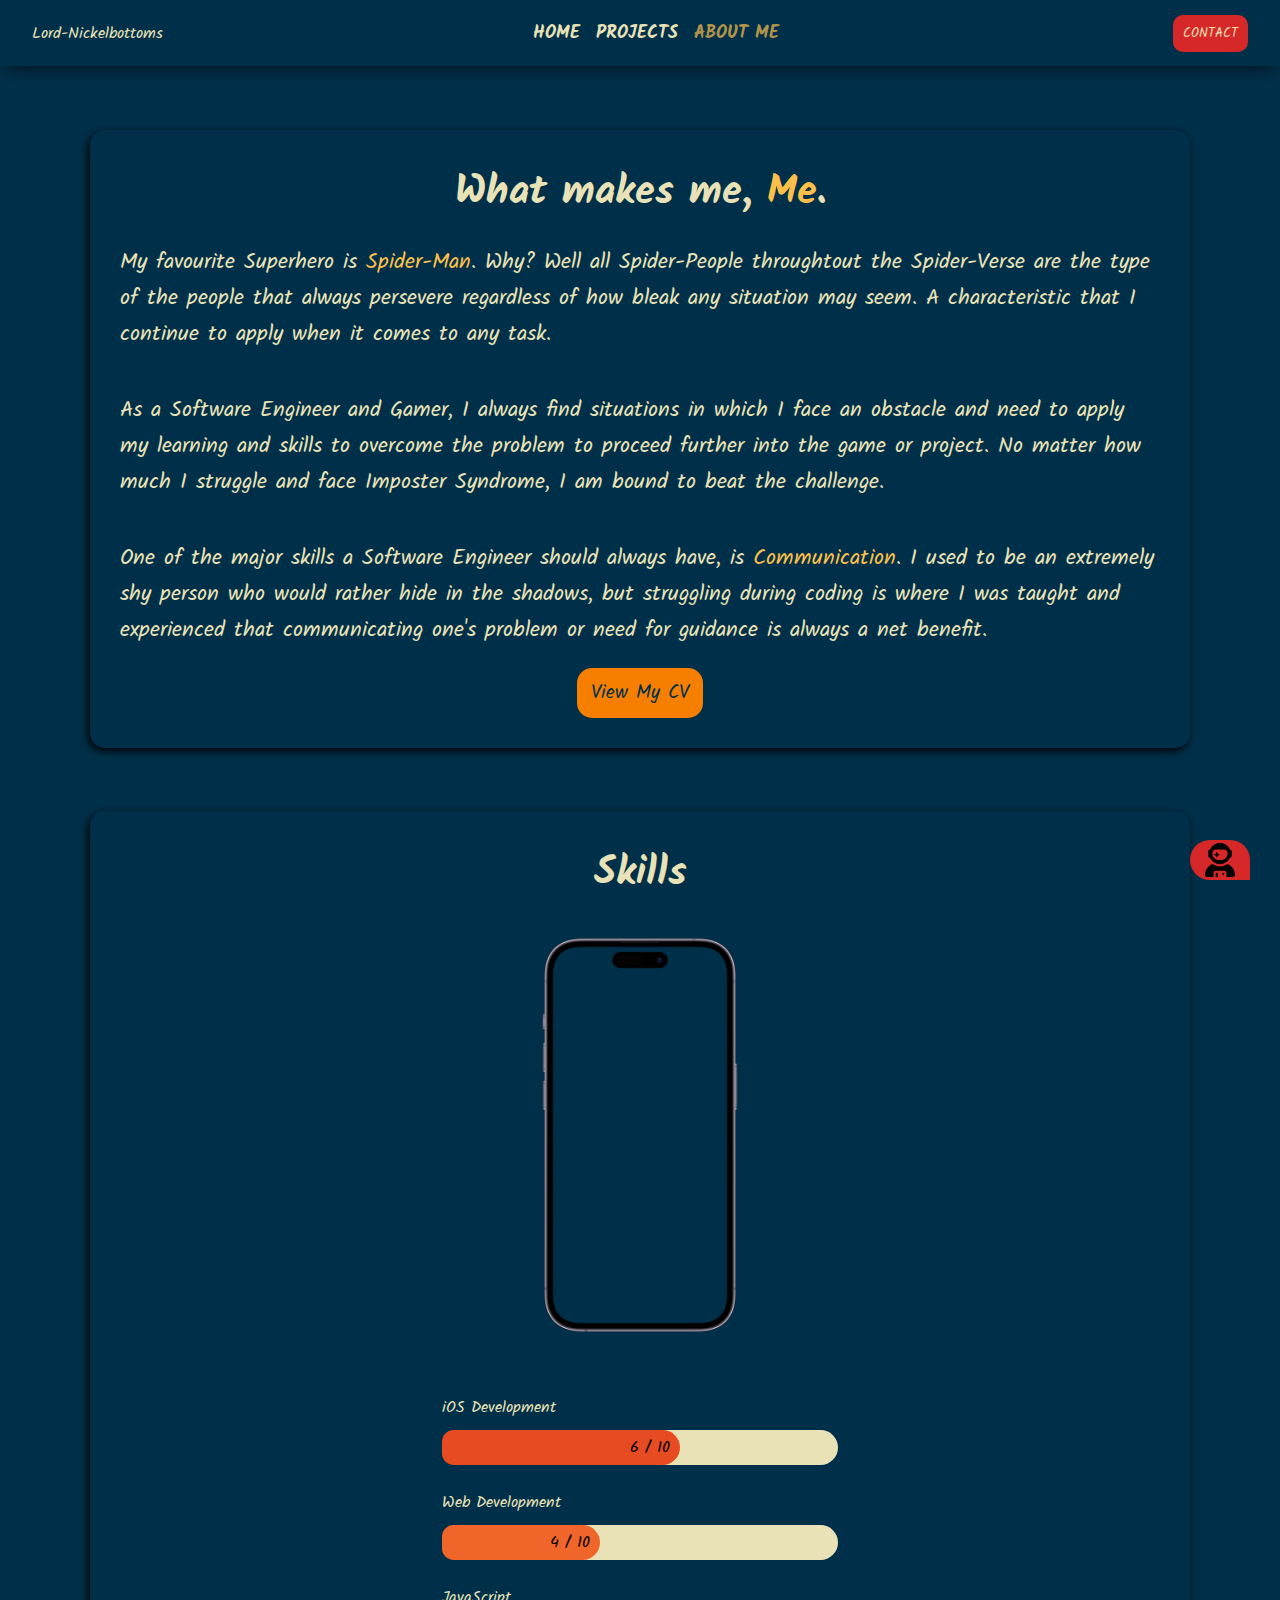
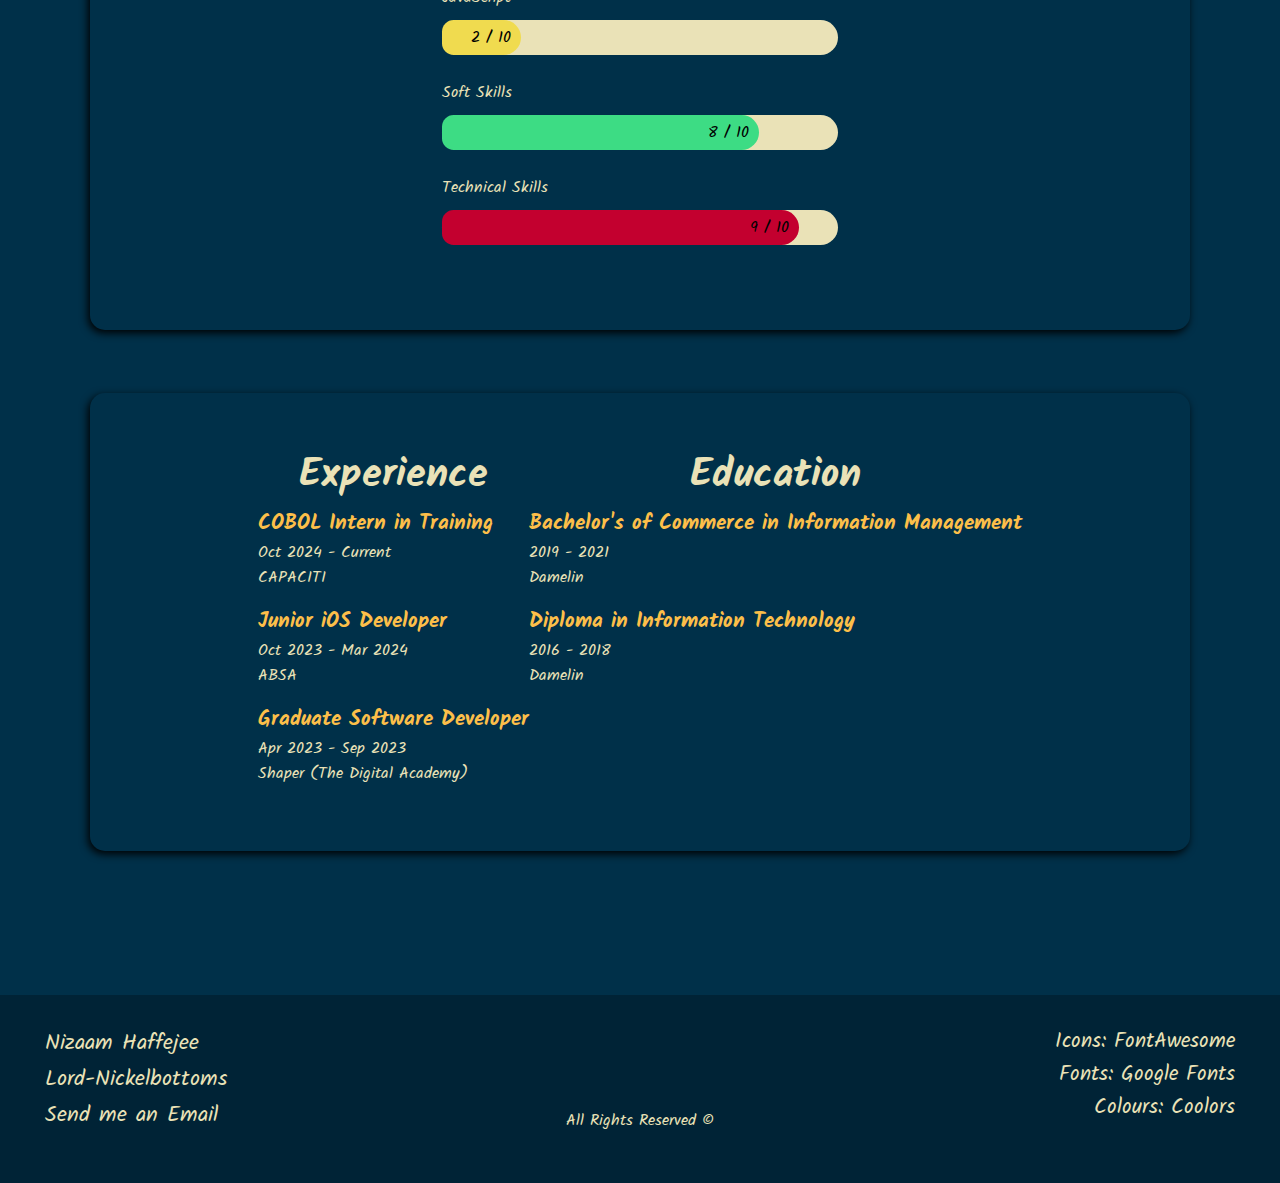
==== commit ed448b39: "Merge remote-tracking branch 'origin/main' into Chatbot-Integration" ====
--- a/about-me.html
+++ b/about-me.html
@@ -199,6 +199,43 @@
 
     </main>
 
+
+    <!-- Chatbot -->
+
+    <!-- Container will display the button to display chatbot window-->
+    <div class="chatbot-main-container">
+
+        <div class="chatbot-icon" id="chatbot-icon" onclick="openChat()"></div>
+
+        <!-- Container to be hidden or displayed -->
+        <div class="chat-flex-container" id="chat-flex-container">
+
+            <div class="container">
+
+                <!-- TODO: To be removed. Content will be dynamically added via JavaScript -->
+                <div class="chatbot-container" id="chatbot-container">
+                    <!-- <div class="user-message">
+                <div class="message-content user-message-content">
+                  <p class="chatbot-text">Welcome, I am a chatbot here to help you :)</p>
+                </div>
+              </div>
+              
+              <div class="user-message">
+                <div class="message-content user-message-content">
+                  <p>Hello</p>
+                </div>
+              </div> -->
+                </div>
+
+            </div>
+
+            <div class="chatbot-action-section">
+                <button type="button" onclick="restartChat()" class="restart-button">Restart interaction</button>
+            </div>
+        </div>
+
+    </div>
+
     <footer class="footer">
 
         <div class="socials" id="socials-section">
@@ -234,6 +271,7 @@
     </footer>
 
     <script src="scripts/about-me.js"></script>
+    <script src="scripts/chatbot.js"></script>
     <script src="scripts/nav-bar.js"></script>
 </body>
 
--- a/styles/base.css
+++ b/styles/base.css
@@ -191,7 +191,7 @@
     left: 0;
     background-color: var(--prussian-blue-75);
     width: 100%;
-    padding: 30px 45px;
+    padding: 30px 45px 50px 45px;
     margin-left: auto;
     margin-right: auto;
 
@@ -267,7 +267,7 @@
         width: 100%;
     }
 
-    .top-nav
+    .top-nav #nav-buttons
     {
         display: flex;
     }
@@ -290,7 +290,6 @@
 
     .nav-buttons
     {
-        display: none;
         flex-direction: column;
         justify-content: flex-start;
     }
@@ -479,4 +478,203 @@
     {
         display: none;
     }
+}
+
+
+
+/* |||||||||||||||||||||||||||||||||||    Chatbot    ||||||||||||||||||||||||||||||||||||||||||||||||||||||||||| */
+
+.chatbot-main-container
+{
+    max-width: calc(40vw);
+    position: sticky;
+    z-index: 5;
+    margin-left: auto;
+    bottom: 0;
+    padding: 20px 30px;
+    display: flex;
+    flex-direction: row-reverse;
+    justify-content: flex-start;
+    align-items: flex-end;
+    overflow-x: hidden;
+}
+
+.chatbot-icon
+{
+    background-image: url('data:image/svg+xml,<svg xmlns="http://www.w3.org/2000/svg" viewBox="0 0 448 512"><!--!Font Awesome Free 6.6.0 by @fontawesome - https://fontawesome.com License - https://fontawesome.com/license/free Copyright 2024 Fonticons, Inc.--><path d="M370.7 96.1C346.1 39.5 289.7 0 224 0S101.9 39.5 77.3 96.1C60.9 97.5 48 111.2 48 128l0 64c0 16.8 12.9 30.5 29.3 31.9C101.9 280.5 158.3 320 224 320s122.1-39.5 146.7-96.1c16.4-1.4 29.3-15.1 29.3-31.9l0-64c0-16.8-12.9-30.5-29.3-31.9zM336 144l0 16c0 53-43 96-96 96l-32 0c-53 0-96-43-96-96l0-16c0-26.5 21.5-48 48-48l128 0c26.5 0 48 21.5 48 48zM189.3 162.7l-6-21.2c-.9-3.3-3.9-5.5-7.3-5.5s-6.4 2.2-7.3 5.5l-6 21.2-21.2 6c-3.3 .9-5.5 3.9-5.5 7.3s2.2 6.4 5.5 7.3l21.2 6 6 21.2c.9 3.3 3.9 5.5 7.3 5.5s6.4-2.2 7.3-5.5l6-21.2 21.2-6c3.3-.9 5.5-3.9 5.5-7.3s-2.2-6.4-5.5-7.3l-21.2-6zM112.7 316.5C46.7 342.6 0 407 0 482.3C0 498.7 13.3 512 29.7 512l98.3 0 0-64c0-17.7 14.3-32 32-32l128 0c17.7 0 32 14.3 32 32l0 64 98.3 0c16.4 0 29.7-13.3 29.7-29.7c0-75.3-46.7-139.7-112.7-165.8C303.9 338.8 265.5 352 224 352s-79.9-13.2-111.3-35.5zM176 448c-8.8 0-16 7.2-16 16l0 48 32 0 0-48c0-8.8-7.2-16-16-16zm96 32a16 16 0 1 0 0-32 16 16 0 1 0 0 32z"/></svg>');
+    background-repeat: no-repeat;
+    background-size: 30px;
+    background-position: center;
+    width: 60px;
+    height: 40px;
+    padding: 10px 5px;
+    margin-left: 10px;
+    border-radius: 50px 50px 0 / 50px;
+    background-color: var(--fire-engine-red);
+    color: var(--vanilla);
+    cursor: pointer;
+}
+
+/* .chatbot-icon-x {
+    background-image: url('data:image/svg+xml,<svg xmlns="http://www.w3.org/2000/svg" viewBox="0 0 384 512"><!--!Font Awesome Free 6.6.0 by @fontawesome - https://fontawesome.com License - https://fontawesome.com/license/free Copyright 2024 Fonticons, Inc.--><path d="M376.6 84.5c11.3-13.6 9.5-33.8-4.1-45.1s-33.8-9.5-45.1 4.1L192 206 56.6 43.5C45.3 29.9 25.1 28.1 11.5 39.4S-3.9 70.9 7.4 84.5L150.3 256 7.4 427.5c-11.3 13.6-9.5 33.8 4.1 45.1s33.8 9.5 45.1-4.1L192 306 327.4 468.5c11.3 13.6 31.5 15.4 45.1 4.1s15.4-31.5 4.1-45.1L233.7 256 376.6 84.5z"/></svg>');
+    background-repeat: no-repeat;
+    background-size: 30px;
+    background-position: center;
+    width: 60px;
+    height: 40px;
+    padding: 10px 5px;
+    margin-left: 10px;
+    border-radius: 50px 50px 0 / 50px;
+    background-color: #C3002F; 
+    cursor: pointer;
+  } */
+
+.chat-flex-container
+{
+    background-color: var(--prussian-blue-75);
+    display: flex;
+    flex-direction: column;
+    justify-content: flex-start;
+    border: 2px solid var(--vanilla);
+    border-radius: 15px;
+    padding: 10px;
+}
+
+.container
+{
+    padding: 15px;
+    flex-grow: 2;
+    overflow-y: auto;
+    scroll-snap-type: y mandatory;
+    border-radius: 15px;
+    scrollbar-color: var(--vanilla) transparent;
+    background-color: var(--prussian-blue);
+}
+
+.chatbot-container
+{
+    display: none;
+    width: 450px;
+    height: 300px;
+    padding-bottom: 10px;
+    display: flex;
+    flex-direction: column;
+}
+
+.user-message
+{
+    width: 100%;
+}
+
+.message-content
+{
+    width: 45%;
+    padding: 5px 8px;
+    border-radius: 15px;
+}
+
+.user-message-content
+{
+    background-color: var(--orange-wheel);
+    color: var(--prussian-blue);
+    margin-bottom: 10px;
+    cursor: pointer;
+}
+
+.user-message-content:hover
+{
+    background-color: var(--vanilla);
+    cursor: help;
+}
+
+.chatbot-message
+{
+    width: 100%;
+    text-align: end;
+    padding-right: 10px;
+}
+
+.chatbot-message-content
+{
+    background-color: var(--fire-engine-red);
+    color: var(--vanilla);
+    margin-left: auto;
+    margin-bottom: 10px;
+}
+
+.chatbot-message-content,
+.user-message-content
+{
+    scroll-snap-align: end;
+    scroll-margin: 10px;
+}
+
+.chatbot-action-section
+{
+    padding: 10px 0 5px 0;
+
+}
+
+.restart-button
+{
+    background-color: var(--prussian-blue-75);
+    color: var(--xanthous);
+    border: 2px solid var(--xanthous);
+    padding: 5px 8px;
+    border-radius: 15px;
+}
+
+.restart-button:hover
+{
+    background-color: var(--xanthous);
+    color: var(--prussian-blue);
+    border: 2px solid var(--xanthous);
+}
+
+/* *********************************** Scrollbar *************************** */
+
+/* Firefox (uncomment to work in Firefox, although other properties will not work!)  */
+*
+{
+    scrollbar-width: thin;
+    scrollbar-color: #EAE2B7 #003049;
+}
+
+/* Chrome, Edge and Safari */
+*::-webkit-scrollbar
+{
+    height: 5px;
+    width: 5px;
+}
+
+*::-webkit-scrollbar-track
+{
+    border-radius: 15px;
+    background-color: #003049;
+}
+
+*::-webkit-scrollbar-track:hover
+{
+    background-color: #003049;
+}
+
+*::-webkit-scrollbar-track:active
+{
+    background-color: #003049;
+}
+
+*::-webkit-scrollbar-thumb
+{
+    border-radius: 5px;
+    background-color: #EAE2B7;
+}
+
+*::-webkit-scrollbar-thumb:hover
+{
+    background-color: #FCBF49;
+}
+
+*::-webkit-scrollbar-thumb:active
+{
+    background-color: #EAE2B7;
 }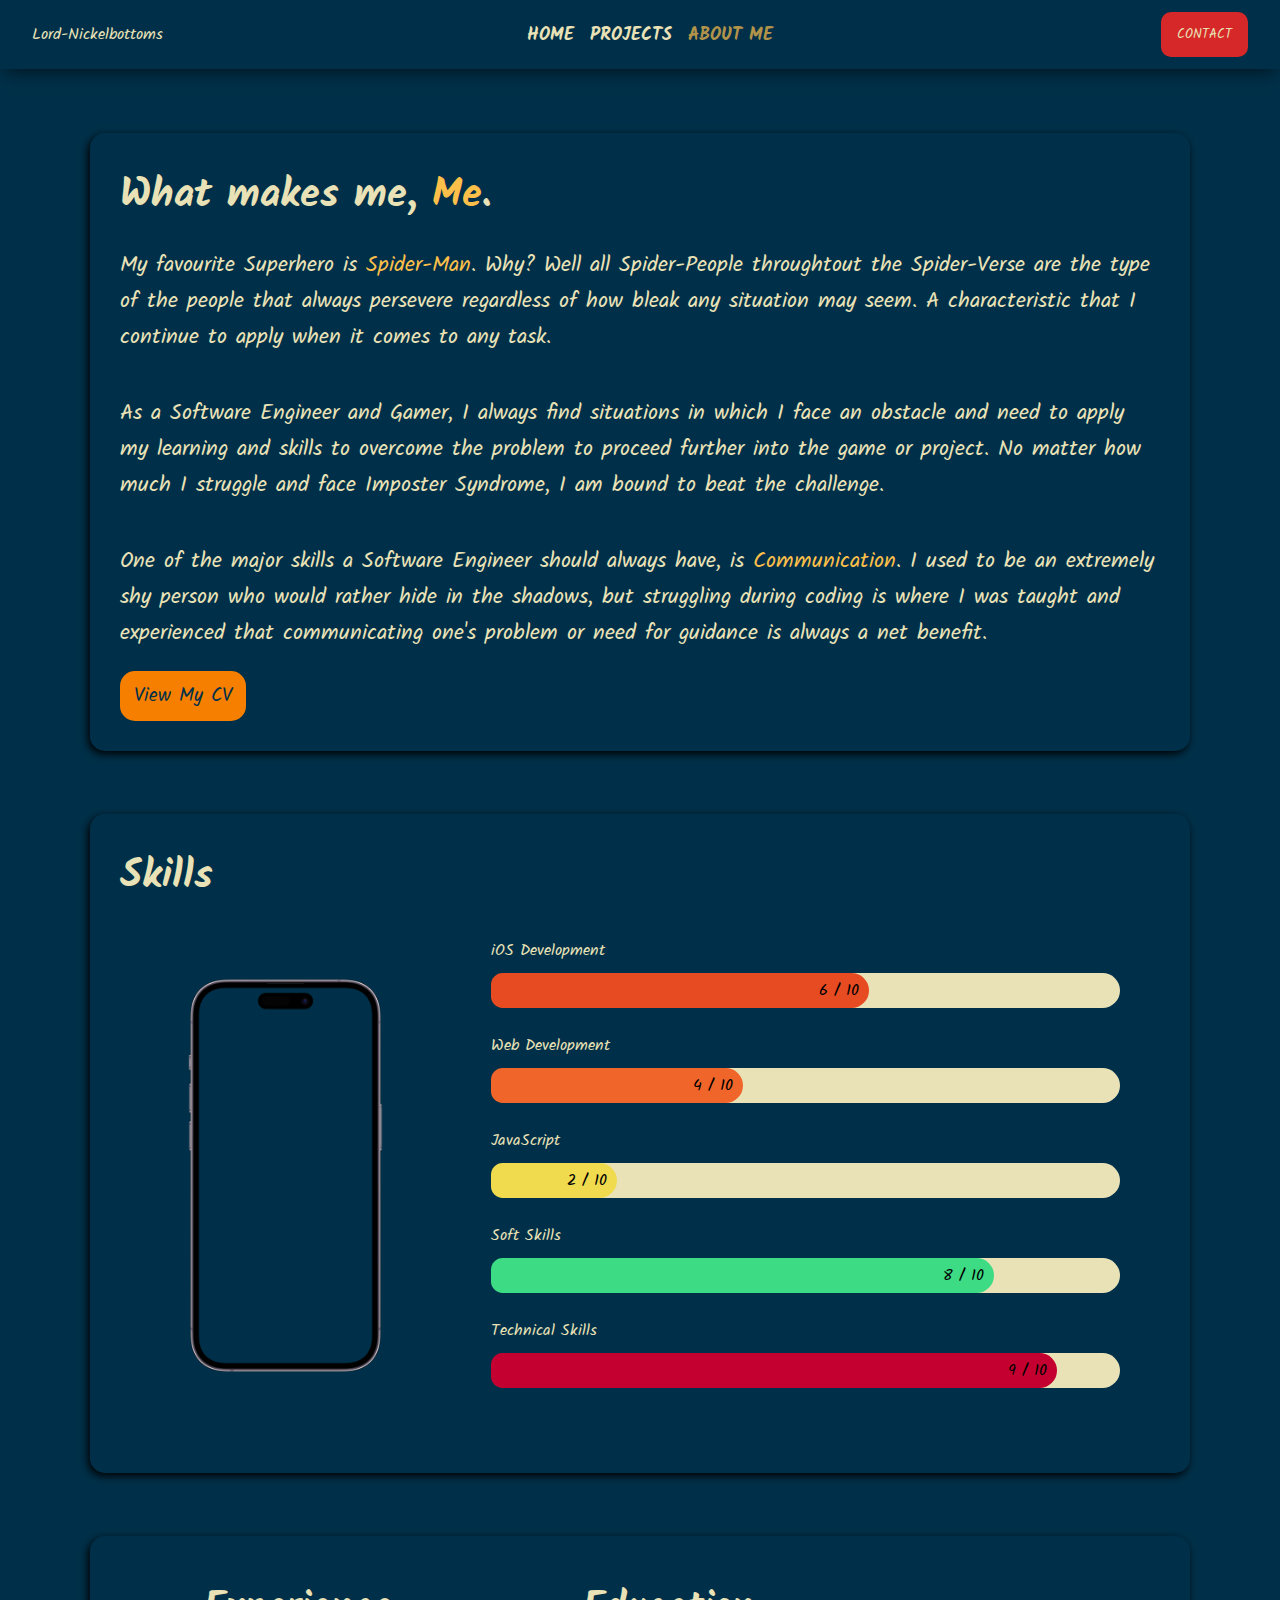
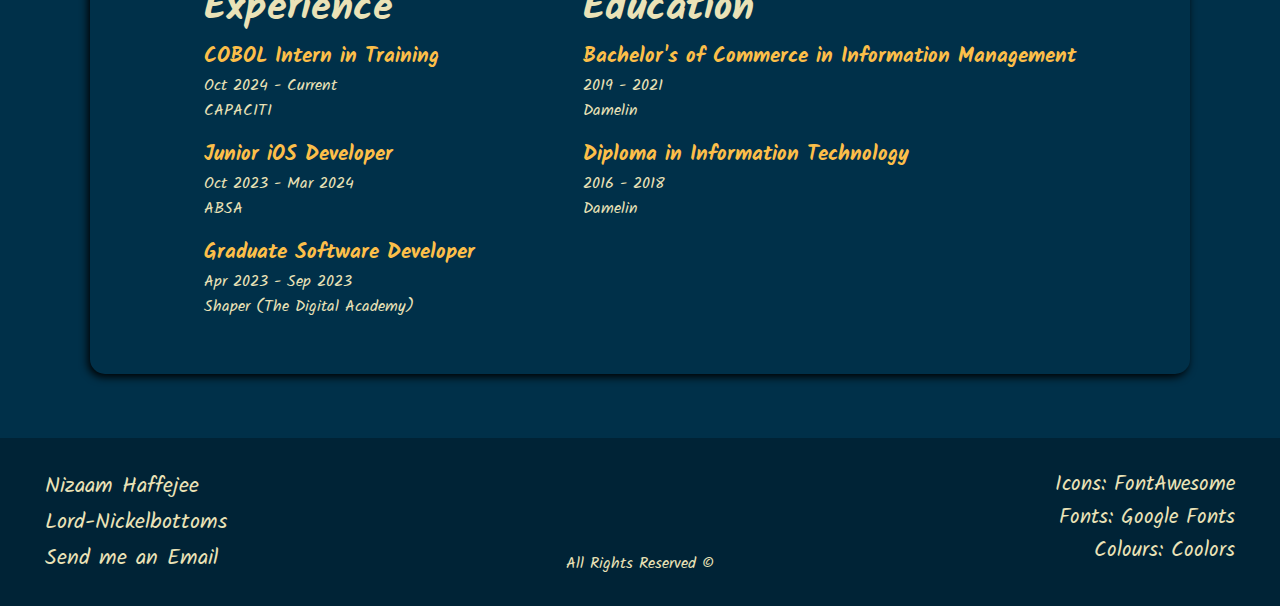
==== commit b0c4de98: "Revert "[Merge] Chatbot integration -> Dev"" ====
--- a/about-me.html
+++ b/about-me.html
@@ -14,35 +14,27 @@
         integrity="sha512-Kc323vGBEqzTmouAECnVceyQqyqdsSiqLQISBL29aUW4U/M7pSPA/gEUZQqv1cwx4OnYxTxve5UMg5GT6L4JJg=="
         crossorigin="anonymous" referrerpolicy="no-referrer" />
 
-    <!-- font -->
-    <link rel="preconnect" href="https://fonts.googleapis.com">
-    <link rel="preconnect" href="https://fonts.gstatic.com" crossorigin>
-    <link href="https://fonts.googleapis.com/css2?family=Kalam:wght@300;400;700&display=swap" rel="stylesheet">
+        <!-- font -->
+        <link rel="preconnect" href="https://fonts.googleapis.com">
+        <link rel="preconnect" href="https://fonts.gstatic.com" crossorigin>
+        <link href="https://fonts.googleapis.com/css2?family=Kalam:wght@300;400;700&display=swap" rel="stylesheet">
 </head>
 
 <body>
 
-    <header class="top-nav">
-
-        <p class="logo" id="logo">Lord-Nickelbottoms</p>
+    <header>
+
+        <p>Lord-Nickelbottoms</p>
 
         <nav class="nav-bar">
-            <div class="nav-buttons" id="nav-buttons">
-
-                <a href="index.html">HOME</a>
-                <a href="projects.html">PROJECTS</a>
-                <span class="current-page">ABOUT ME</span>
-                <button type="button" class="contact-button" id="mobile-contact-button"><a
-                        href="#socials-section">CONTACT</a></button>
-            </div>
+            <ul class="nav-buttons">
+                <li><a href="index.html">HOME</a></li>
+                <li><a href="projects.html">PROJECTS</a></li>
+                <li><a class="current-page">ABOUT ME</a></li>
+            </ul>
         </nav>
 
-        <a href="javascript:void(0);" class="icon" onclick="showHamburgerMenu();">
-            <i class="fa fa-bars"></i>
-        </a>
-
-        <button type="button" class="contact-button" id="computer-contact-button"><a
-                href="#socials-section">CONTACT</a></button>
+        <button type="button" class="contact-button"><a href="#socials-section">CONTACT</a></button>
 
     </header>
 
@@ -199,54 +191,15 @@
 
     </main>
 
-
-    <!-- Chatbot -->
-
-    <!-- Container will display the button to display chatbot window-->
-    <div class="chatbot-main-container">
-
-        <div class="chatbot-icon" id="chatbot-icon" onclick="openChat()"></div>
-
-        <!-- Container to be hidden or displayed -->
-        <div class="chat-flex-container" id="chat-flex-container">
-
-            <div class="container">
-
-                <!-- TODO: To be removed. Content will be dynamically added via JavaScript -->
-                <div class="chatbot-container" id="chatbot-container">
-                    <!-- <div class="user-message">
-                <div class="message-content user-message-content">
-                  <p class="chatbot-text">Welcome, I am a chatbot here to help you :)</p>
-                </div>
-              </div>
-              
-              <div class="user-message">
-                <div class="message-content user-message-content">
-                  <p>Hello</p>
-                </div>
-              </div> -->
-                </div>
-
-            </div>
-
-            <div class="chatbot-action-section">
-                <button type="button" onclick="restartChat()" class="restart-button">Restart interaction</button>
-            </div>
-        </div>
-
-    </div>
-
     <footer class="footer">
 
         <div class="socials" id="socials-section">
             <a href="https://www.linkedin.com/in/nizaam-haffejee-4299a71ba" class="linkedin"><i
                     class="fa-brands fa-linkedin-in"></i> Nizaam Haffejee</a>
 
-            <a href="https://github.com/Lord-Nickelbottoms/" class="github"><i class="fa-brands fa-github"></i>
-                Lord-Nickelbottoms</a>
-
-            <a href="mailto:nizaam.h@icloud.com" class="google-mail"><i class="fa-regular fa-envelope"></i> Send me an
-                Email</a>
+            <a href="https://github.com/Lord-Nickelbottoms/" class="github"><i class="fa-brands fa-github"></i> Lord-Nickelbottoms</a>
+
+            <a href="mailto:nizaam.h@icloud.com" class="google-mail"><i class="fa-regular fa-envelope"></i> Send me an Email</a>
         </div>
 
         <div class="reservations">
@@ -271,8 +224,6 @@
     </footer>
 
     <script src="scripts/about-me.js"></script>
-    <script src="scripts/chatbot.js"></script>
-    <script src="scripts/nav-bar.js"></script>
 </body>
 
 </html>--- a/styles/base.css
+++ b/styles/base.css
@@ -1,6 +1,4 @@
-@import url("fonts.css");
-@import url("colors.css");
-@import url("animations.css");
+@import url("/styles/fonts.css");
 
 *
 {
@@ -16,55 +14,52 @@
 {
     background-color: var(--prussian-blue);
     color: var(--vanilla);
-    width: 100%;
-}
-
-a
-{
-    color: var(--vanilla);
-}
-
-button > a
-{
-    text-decoration: none;
-}
-
-button:hover
-{
-    cursor: pointer;
-}
-
-
-/* **************************** Classes ************************* */
-
-.top-nav
-{
-    display: flex;
-    justify-content: space-between;
-    align-items: center;
+}
+
+header
+{
     position: relative;
     z-index: 1;
     padding: 12px 32px;
+    display: flex;
+    justify-content: space-between;
+    align-items: center;
 
     box-shadow: 0px 5px 19px -5px rgba(0, 0, 0, 0.75);
     -webkit-box-shadow: 0px 5px 19px -5px rgba(0, 0, 0, 0.75);
     -moz-box-shadow: 0px 5px 19px -5px rgba(0, 0, 0, 0.75);
 }
 
-a.icon
-{
-    display: none;
-}
-
-#desktop-logo
-{
-    display: block;
-}
-
-#mobile-logo
-{
-    display: none;
-}
+a
+{
+    color: var(--vanilla);
+}
+
+li > a
+{
+    text-decoration: none;
+    font-weight: bold;
+    cursor: pointer;
+    font-size: 1.1rem
+}
+
+li > a:hover
+{
+    text-decoration: underline;
+}
+
+button > a
+{
+    text-decoration: none;
+}
+
+button:hover
+{
+    cursor: pointer;
+}
+
+
+/* **************************** Classes ************************* */
 
 .keyword
 {
@@ -82,7 +77,6 @@
 .current-page:hover
 {
     text-decoration: none;
-    cursor: default;
 }
 
 .nav-bar
@@ -97,28 +91,17 @@
     padding: 5px 10px;
     display: flex;
     list-style-type: none;
-    align-items: center;
-}
-
-.nav-buttons > a,
-.nav-buttons > span
-{
-    padding: 2px 8px;
-    text-decoration: none;
-    font-weight: bold;
-    cursor: pointer;
-    font-size: 1.1rem;
-}
-
-.nav-buttons > a:hover
-{
-    text-decoration: underline;
+}
+
+.nav-buttons > li
+{
+    padding: 0 8px;
 }
 
 .contact-button
 {
     margin-left: 24px;
-    padding: 8px 10px;
+    padding: 12px 16px;
     background-color: var(--fire-engine-red);
     color: var(--vanilla);
     border: none;
@@ -130,16 +113,6 @@
 {
     background-color: var(--fire-engine-red-75);
     color: var(--vanilla);
-}
-
-#computer-contact-button
-{
-    display: block;
-}
-
-#mobile-contact-button
-{
-    display: none;
 }
 
 .coding-logo
@@ -191,7 +164,7 @@
     left: 0;
     background-color: var(--prussian-blue-75);
     width: 100%;
-    padding: 30px 45px 50px 45px;
+    padding: 30px 45px;
     margin-left: auto;
     margin-right: auto;
 
@@ -242,439 +215,4 @@
 .attributions > a:hover
 {
     text-decoration: underline;
-}
-
-
-
-/* ************************ Media Queries ***************************** */
-
-@media screen and (max-width: 550px)
-{
-
-    /*  */
-    main
-    {
-        display: flex;
-        flex-direction: column;
-    }
-
-    .top-nav
-    {
-        justify-content: flex-end;
-        overflow: hidden;
-        position: relative;
-        padding: 20px 20px;
-        width: 100%;
-    }
-
-    .top-nav #nav-buttons
-    {
-        display: flex;
-    }
-
-    .top-nav a.icon
-    {
-        display: block;
-        position: absolute;
-        left: auto;
-        top: auto;
-        font-size: 1.4rem;
-    }
-
-    .nav-bar
-    {
-        flex-grow: 2;
-        width: 100%;
-        /* padding: 30px 40px; */
-    }
-
-    .nav-buttons
-    {
-        flex-direction: column;
-        justify-content: flex-start;
-    }
-
-    .contact-button
-    {
-        margin-left: 0;
-    }
-
-    #computer-contact-button
-    {
-        display: none;
-    }
-
-    #mobile-contact-button
-    {
-        display: block;
-    }
-
-    .footer
-    {
-        position: relative;
-        bottom: 0;
-        left: 0;
-        background-color: var(--prussian-blue-75);
-        width: 100%;
-        padding: 10px 15px;
-        margin-left: auto;
-        margin-right: auto;
-
-        /* display: grid;
-        grid-template-columns: repeat(3, 1fr); */
-    }
-
-    .socials
-    {
-        grid-area: 1 / 1 / 1 / 2;
-        display: flex;
-        flex-direction: column;
-        font-size: 0.8rem;
-        text-decoration: none;
-    }
-
-    .socials > a
-    {
-        text-decoration: none;
-    }
-
-    .socials > a:hover
-    {
-        text-decoration: underline;
-    }
-
-    .reservations
-    {
-        display: flex;
-        flex-direction: column;
-        align-items: center;
-        justify-content: flex-end;
-        bottom: 0;
-        font-size: 0.3rem;
-    }
-
-    .attributions
-    {
-        text-align: end;
-        grid-area: 1 / 3 / 1 / 4;
-        font-size: 0.6rem;
-    }
-
-    .attributions > a
-    {
-        text-decoration: none;
-    }
-
-    .attributions > a:hover
-    {
-        text-decoration: underline;
-    }
-}
-
-@media screen and (min-width: 551px)
-{
-
-    .top-nav
-    {
-        display: flex;
-        justify-content: space-between;
-        align-items: center;
-        position: relative;
-        z-index: 1;
-        padding: 12px 32px;
-
-        box-shadow: 0px 5px 19px -5px rgba(0, 0, 0, 0.75);
-        -webkit-box-shadow: 0px 5px 19px -5px rgba(0, 0, 0, 0.75);
-        -moz-box-shadow: 0px 5px 19px -5px rgba(0, 0, 0, 0.75);
-    }
-
-    a.icon
-    {
-        display: none;
-    }
-
-    #desktop-logo
-    {
-        display: block;
-    }
-
-    #mobile-logo
-    {
-        display: none;
-    }
-
-    .keyword
-    {
-        color: var(--xanthous);
-    }
-
-    .current-page
-    {
-        color: var(--xanthous);
-        opacity: 0.7;
-        text-decoration: none;
-        cursor: default;
-    }
-
-    .current-page:hover
-    {
-        text-decoration: none;
-        cursor: default;
-    }
-
-    .nav-bar
-    {
-        display: flex;
-        justify-content: space-evenly;
-        align-items: center;
-    }
-
-    .nav-buttons
-    {
-        padding: 5px 10px;
-        display: flex;
-        list-style-type: none;
-        align-items: center;
-    }
-
-    .nav-buttons > a,
-    .nav-buttons > span
-    {
-        padding: 2px 8px;
-        text-decoration: none;
-        font-weight: bold;
-        cursor: pointer;
-        font-size: 1.1rem;
-    }
-
-    .nav-buttons > a:hover
-    {
-        text-decoration: underline;
-    }
-
-    .contact-button
-    {
-        margin-left: 24px;
-        padding: 8px 10px;
-        background-color: var(--fire-engine-red);
-        color: var(--vanilla);
-        border: none;
-        border-radius: 10px;
-        text-decoration: none;
-    }
-
-    .contact-button:hover
-    {
-        background-color: var(--fire-engine-red-75);
-        color: var(--vanilla);
-    }
-
-    #computer-contact-button
-    {
-        display: block;
-    }
-
-    #mobile-contact-button
-    {
-        display: none;
-    }
-}
-
-
-
-/* |||||||||||||||||||||||||||||||||||    Chatbot    ||||||||||||||||||||||||||||||||||||||||||||||||||||||||||| */
-
-.chatbot-main-container
-{
-    max-width: calc(40vw);
-    position: sticky;
-    z-index: 5;
-    margin-left: auto;
-    bottom: 0;
-    padding: 20px 30px;
-    display: flex;
-    flex-direction: row-reverse;
-    justify-content: flex-start;
-    align-items: flex-end;
-    overflow-x: hidden;
-}
-
-.chatbot-icon
-{
-    background-image: url('data:image/svg+xml,<svg xmlns="http://www.w3.org/2000/svg" viewBox="0 0 448 512"><!--!Font Awesome Free 6.6.0 by @fontawesome - https://fontawesome.com License - https://fontawesome.com/license/free Copyright 2024 Fonticons, Inc.--><path d="M370.7 96.1C346.1 39.5 289.7 0 224 0S101.9 39.5 77.3 96.1C60.9 97.5 48 111.2 48 128l0 64c0 16.8 12.9 30.5 29.3 31.9C101.9 280.5 158.3 320 224 320s122.1-39.5 146.7-96.1c16.4-1.4 29.3-15.1 29.3-31.9l0-64c0-16.8-12.9-30.5-29.3-31.9zM336 144l0 16c0 53-43 96-96 96l-32 0c-53 0-96-43-96-96l0-16c0-26.5 21.5-48 48-48l128 0c26.5 0 48 21.5 48 48zM189.3 162.7l-6-21.2c-.9-3.3-3.9-5.5-7.3-5.5s-6.4 2.2-7.3 5.5l-6 21.2-21.2 6c-3.3 .9-5.5 3.9-5.5 7.3s2.2 6.4 5.5 7.3l21.2 6 6 21.2c.9 3.3 3.9 5.5 7.3 5.5s6.4-2.2 7.3-5.5l6-21.2 21.2-6c3.3-.9 5.5-3.9 5.5-7.3s-2.2-6.4-5.5-7.3l-21.2-6zM112.7 316.5C46.7 342.6 0 407 0 482.3C0 498.7 13.3 512 29.7 512l98.3 0 0-64c0-17.7 14.3-32 32-32l128 0c17.7 0 32 14.3 32 32l0 64 98.3 0c16.4 0 29.7-13.3 29.7-29.7c0-75.3-46.7-139.7-112.7-165.8C303.9 338.8 265.5 352 224 352s-79.9-13.2-111.3-35.5zM176 448c-8.8 0-16 7.2-16 16l0 48 32 0 0-48c0-8.8-7.2-16-16-16zm96 32a16 16 0 1 0 0-32 16 16 0 1 0 0 32z"/></svg>');
-    background-repeat: no-repeat;
-    background-size: 30px;
-    background-position: center;
-    width: 60px;
-    height: 40px;
-    padding: 10px 5px;
-    margin-left: 10px;
-    border-radius: 50px 50px 0 / 50px;
-    background-color: var(--fire-engine-red);
-    color: var(--vanilla);
-    cursor: pointer;
-}
-
-/* .chatbot-icon-x {
-    background-image: url('data:image/svg+xml,<svg xmlns="http://www.w3.org/2000/svg" viewBox="0 0 384 512"><!--!Font Awesome Free 6.6.0 by @fontawesome - https://fontawesome.com License - https://fontawesome.com/license/free Copyright 2024 Fonticons, Inc.--><path d="M376.6 84.5c11.3-13.6 9.5-33.8-4.1-45.1s-33.8-9.5-45.1 4.1L192 206 56.6 43.5C45.3 29.9 25.1 28.1 11.5 39.4S-3.9 70.9 7.4 84.5L150.3 256 7.4 427.5c-11.3 13.6-9.5 33.8 4.1 45.1s33.8 9.5 45.1-4.1L192 306 327.4 468.5c11.3 13.6 31.5 15.4 45.1 4.1s15.4-31.5 4.1-45.1L233.7 256 376.6 84.5z"/></svg>');
-    background-repeat: no-repeat;
-    background-size: 30px;
-    background-position: center;
-    width: 60px;
-    height: 40px;
-    padding: 10px 5px;
-    margin-left: 10px;
-    border-radius: 50px 50px 0 / 50px;
-    background-color: #C3002F; 
-    cursor: pointer;
-  } */
-
-.chat-flex-container
-{
-    background-color: var(--prussian-blue-75);
-    display: flex;
-    flex-direction: column;
-    justify-content: flex-start;
-    border: 2px solid var(--vanilla);
-    border-radius: 15px;
-    padding: 10px;
-}
-
-.container
-{
-    padding: 15px;
-    flex-grow: 2;
-    overflow-y: auto;
-    scroll-snap-type: y mandatory;
-    border-radius: 15px;
-    scrollbar-color: var(--vanilla) transparent;
-    background-color: var(--prussian-blue);
-}
-
-.chatbot-container
-{
-    display: none;
-    width: 450px;
-    height: 300px;
-    padding-bottom: 10px;
-    display: flex;
-    flex-direction: column;
-}
-
-.user-message
-{
-    width: 100%;
-}
-
-.message-content
-{
-    width: 45%;
-    padding: 5px 8px;
-    border-radius: 15px;
-}
-
-.user-message-content
-{
-    background-color: var(--orange-wheel);
-    color: var(--prussian-blue);
-    margin-bottom: 10px;
-    cursor: pointer;
-}
-
-.user-message-content:hover
-{
-    background-color: var(--vanilla);
-    cursor: help;
-}
-
-.chatbot-message
-{
-    width: 100%;
-    text-align: end;
-    padding-right: 10px;
-}
-
-.chatbot-message-content
-{
-    background-color: var(--fire-engine-red);
-    color: var(--vanilla);
-    margin-left: auto;
-    margin-bottom: 10px;
-}
-
-.chatbot-message-content,
-.user-message-content
-{
-    scroll-snap-align: end;
-    scroll-margin: 10px;
-}
-
-.chatbot-action-section
-{
-    padding: 10px 0 5px 0;
-
-}
-
-.restart-button
-{
-    background-color: var(--prussian-blue-75);
-    color: var(--xanthous);
-    border: 2px solid var(--xanthous);
-    padding: 5px 8px;
-    border-radius: 15px;
-}
-
-.restart-button:hover
-{
-    background-color: var(--xanthous);
-    color: var(--prussian-blue);
-    border: 2px solid var(--xanthous);
-}
-
-/* *********************************** Scrollbar *************************** */
-
-/* Firefox (uncomment to work in Firefox, although other properties will not work!)  */
-*
-{
-    scrollbar-width: thin;
-    scrollbar-color: #EAE2B7 #003049;
-}
-
-/* Chrome, Edge and Safari */
-*::-webkit-scrollbar
-{
-    height: 5px;
-    width: 5px;
-}
-
-*::-webkit-scrollbar-track
-{
-    border-radius: 15px;
-    background-color: #003049;
-}
-
-*::-webkit-scrollbar-track:hover
-{
-    background-color: #003049;
-}
-
-*::-webkit-scrollbar-track:active
-{
-    background-color: #003049;
-}
-
-*::-webkit-scrollbar-thumb
-{
-    border-radius: 5px;
-    background-color: #EAE2B7;
-}
-
-*::-webkit-scrollbar-thumb:hover
-{
-    background-color: #FCBF49;
-}
-
-*::-webkit-scrollbar-thumb:active
-{
-    background-color: #EAE2B7;
 }--- a/styles/about-me.css
+++ b/styles/about-me.css
@@ -13,33 +13,22 @@
 
 .content-block
 {
-	margin: 4vh 0;
-	padding: 20px 15px;
+	margin: 7vh 0;
+	padding: 30px;
 	border-radius: 15px;
 	box-shadow: -2px 3px 8px 0px black;
-	display: flex;
-	flex-direction: column;
-	align-items: center;
 }
 
 .about-me-heading
 {
-	text-align: center;
-	font-size: max(2rem);
+	font-size: max(2.5rem);
 	font-weight: 700;
 }
 
 .about-me-description
 {
 	font-size: max(1.4rem);
-	padding: 0 0 20px 0;
-}
-
-.about-me-text
-{
-	display: flex;
-	flex-direction: column;
-	align-items: center;
+	padding: 20px 0;
 }
 
 .download-button
@@ -52,7 +41,7 @@
 	border-radius: 15px;
 }
 
-.download-button:click
+.download-button:hover
 {
 	color: var(--vanilla);
 	background-color: var(--prussian-blue);
@@ -62,19 +51,17 @@
 .skills-section
 {
 	display: flex;
-	flex-direction: column;
-	flex-wrap: wrap;
-	align-content: center;
+	flex-direction: row;
+	justify-content: space-evenly;
 }
 
 .skill-showcaser
 {
-	display: none;
-	/* margin: 30px 40px;
+	margin: 30px 40px;
 	width: 40%;
 	display: flex;
 	align-items: center;
-	justify-content: center; */
+	justify-content: center;
 }
 
 .skill-showcaser > img
@@ -84,7 +71,7 @@
 
 .skills-display
 {
-	margin: 10px 60px;
+	margin: 30px 40px;
 	width: 100%;
 }
 
@@ -148,9 +135,9 @@
 .dual-about-me-section
 {
 	display: flex;
-	flex-direction: column;
-	justify-content: space-between;
-	padding: 10px;
+	flex-direction: row;
+	justify-content: space-around;
+	padding: 10px 30px;
 }
 
 .half-content-block
@@ -169,159 +156,4 @@
 	font-size: 1.3rem;
 	font-weight: 700;
 	color: var(--xanthous);
-}
-
-.list-section
-{
-	margin: 10px 0;
-}
-
-@media screen and (min-width: 768px)
-{
-	.content-block
-	{
-		margin: 7vh 0;
-		padding: 30px;
-		border-radius: 15px;
-		box-shadow: -2px 3px 8px 0px black;
-	}
-
-	.about-me-heading
-	{
-		font-size: max(2.5rem);
-		font-weight: 700;
-	}
-
-	.about-me-description
-	{
-		font-size: max(1.4rem);
-		padding: 20px 0;
-	}
-
-	.download-button
-	{
-		background-color: var(--orange-wheel);
-		color: var(--prussian-blue);
-		padding: 10px 14px;
-		font-size: 1.2rem;
-		border: none;
-		border-radius: 15px;
-	}
-
-	.download-button:hover
-	{
-		color: var(--vanilla);
-		background-color: var(--prussian-blue);
-		border: 1px solid var(--vanilla);
-	}
-
-	.skills-section
-	{
-		display: flex;
-		flex-direction: row;
-		justify-content: space-evenly;
-	}
-
-	.skill-showcaser
-	{
-		margin: 30px 40px;
-		width: 40%;
-		display: flex;
-		align-items: center;
-		justify-content: center;
-	}
-
-	.skill-showcaser > img
-	{
-		max-height: 400px;
-	}
-
-	.skills-display
-	{
-		margin: 30px 40px;
-		width: 100%;
-	}
-
-	.skill-item-container
-	{
-		margin-bottom: 25px;
-	}
-
-	.progress-bar-container
-	{
-		width: 100%;
-		margin-top: 10px;
-		background-color: var(--vanilla);
-		border-radius: 20px;
-	}
-
-	.skills
-	{
-		text-align: right;
-		padding-top: 5px;
-		padding-bottom: 5px;
-		color: black;
-		border-radius: 20px 30px 30px 20px;
-	}
-
-	.rating
-	{
-		margin-right: 10px;
-	}
-
-	.swift
-	{
-		width: 60%;
-		background-color: #E64B22;
-	}
-
-	.web-dev
-	{
-		width: 40%;
-		background-color: #f06529;
-	}
-
-	.javascript
-	{
-		width: 20%;
-		background-color: #f0db4f;
-	}
-
-	.soft-skills
-	{
-		width: 80%;
-		background-color: #3DDC84;
-	}
-
-	.tech-skills
-	{
-		width: 90%;
-		background-color: #C3002F;
-	}
-
-	.dual-about-me-section
-	{
-		display: flex;
-		flex-direction: row;
-		justify-content: space-around;
-		padding: 10px 30px;
-	}
-
-	.half-content-block
-	{
-		border-radius: 15px;
-		box-shadow: -2px 3px 8px 0px black;
-	}
-
-	.list-item
-	{
-		margin-bottom: 15px;
-	}
-
-	.experience-title
-	{
-		font-size: 1.3rem;
-		font-weight: 700;
-		color: var(--xanthous);
-	}
 }